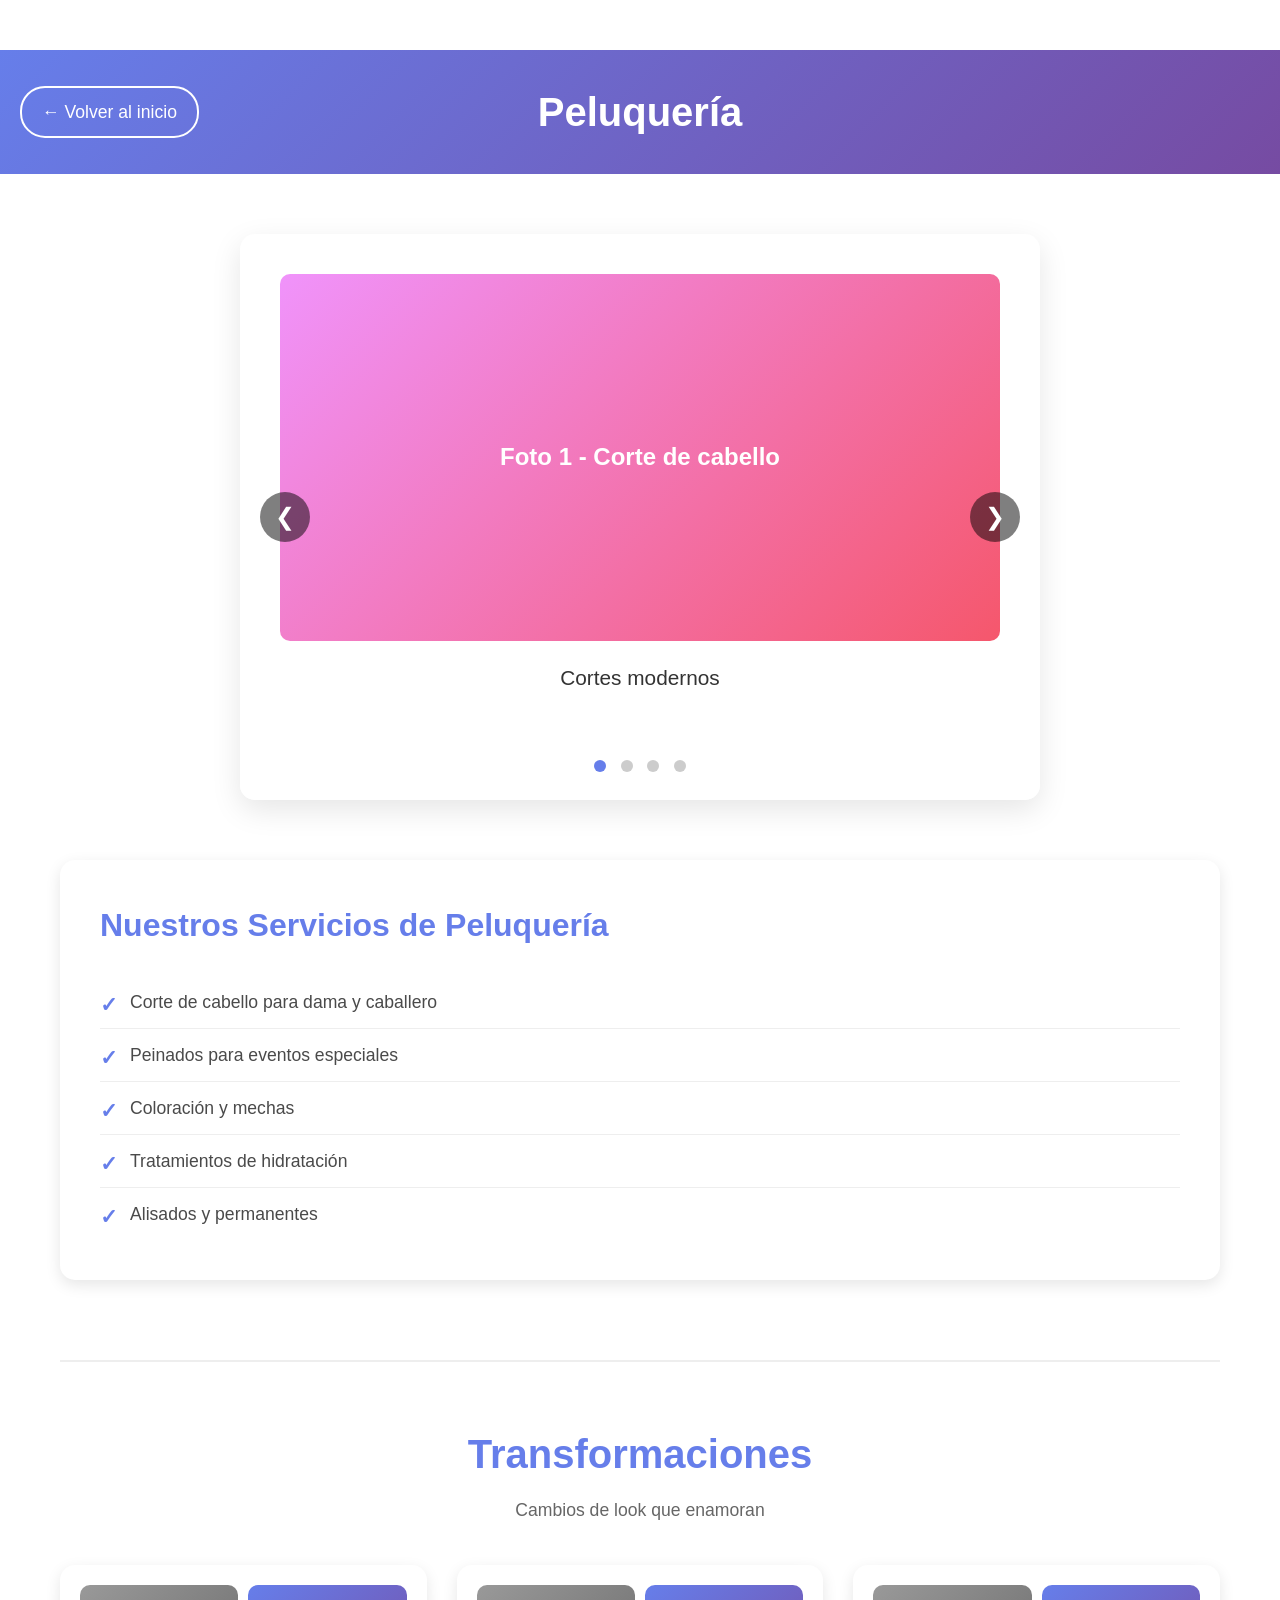
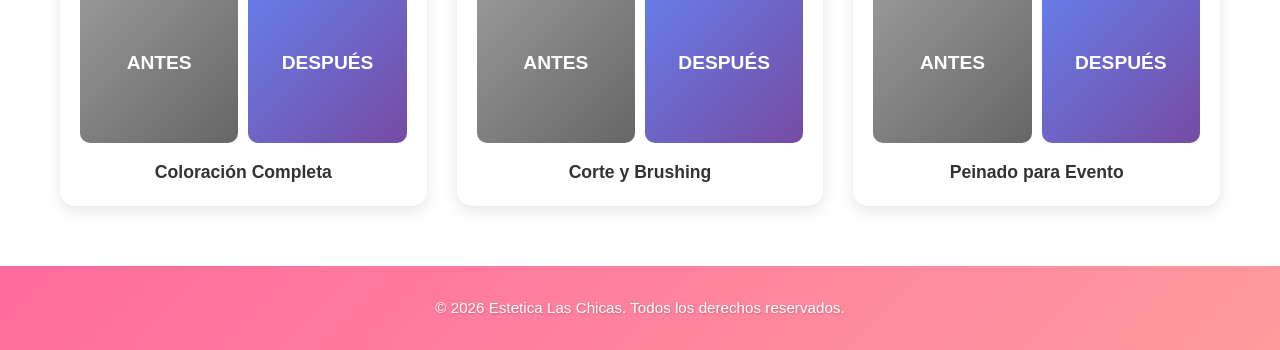
==== peluqueria.html @ 378df5b0 "Empezando" ====
<!DOCTYPE html>
<html lang="es">
<head>
    <meta charset="UTF-8">
    <meta name="viewport" content="width=device-width, initial-scale=1.0">
    <title>Peluquería - Estetica Las Chicas</title>
    <link rel="stylesheet" href="styles.css">
    <link rel="stylesheet" href="carousel.css">
</head>
<body>
    <!-- Header -->
    <header class="page-header">
        <a href="index.html" class="back-btn">← Volver al inicio</a>
        <h1>Peluquería</h1>
    </header>

    <!-- Carousel Section -->
    <section class="carousel-section">
        <div class="carousel-container">
            <div class="carousel">
                <div class="carousel-slide active">
                    <div class="placeholder-image">
                        <span>Foto 1 - Corte de cabello</span>
                    </div>
                    <p class="carousel-caption">Cortes modernos</p>
                </div>
                <div class="carousel-slide">
                    <div class="placeholder-image">
                        <span>Foto 2 - Peinados</span>
                    </div>
                    <p class="carousel-caption">Peinados para eventos</p>
                </div>
                <div class="carousel-slide">
                    <div class="placeholder-image">
                        <span>Foto 3 - Coloración</span>
                    </div>
                    <p class="carousel-caption">Coloración profesional</p>
                </div>
                <div class="carousel-slide">
                    <div class="placeholder-image">
                        <span>Foto 4 - Tratamientos</span>
                    </div>
                    <p class="carousel-caption">Tratamientos capilares</p>
                </div>
            </div>
            
            <button class="carousel-btn prev" onclick="moveSlide(-1)">❮</button>
            <button class="carousel-btn next" onclick="moveSlide(1)">❯</button>
            
            <div class="carousel-dots">
                <span class="dot active" onclick="currentSlide(0)"></span>
                <span class="dot" onclick="currentSlide(1)"></span>
                <span class="dot" onclick="currentSlide(2)"></span>
                <span class="dot" onclick="currentSlide(3)"></span>
            </div>
        </div>

        <div class="service-info">
            <h2>Nuestros Servicios de Peluquería</h2>
            <ul>
                <li>Corte de cabello para dama y caballero</li>
                <li>Peinados para eventos especiales</li>
                <li>Coloración y mechas</li>
                <li>Tratamientos de hidratación</li>
                <li>Alisados y permanentes</li>
            </ul>
        </div>

        <!-- Antes y Después Section -->
        <div class="antes-despues-section">
            <h2>Transformaciones</h2>
            <p class="subtitle">Cambios de look que enamoran</p>
            <div class="antes-despues-grid">
                <div class="antes-despues-card">
                    <div class="comparison">
                        <div class="antes">
                            <div class="placeholder-comparison">ANTES</div>
                        </div>
                        <div class="despues">
                            <div class="placeholder-comparison">DESPUÉS</div>
                        </div>
                    </div>
                    <p class="comparison-title">Coloración Completa</p>
                </div>
                <div class="antes-despues-card">
                    <div class="comparison">
                        <div class="antes">
                            <div class="placeholder-comparison">ANTES</div>
                        </div>
                        <div class="despues">
                            <div class="placeholder-comparison">DESPUÉS</div>
                        </div>
                    </div>
                    <p class="comparison-title">Corte y Brushing</p>
                </div>
                <div class="antes-despues-card">
                    <div class="comparison">
                        <div class="antes">
                            <div class="placeholder-comparison">ANTES</div>
                        </div>
                        <div class="despues">
                            <div class="placeholder-comparison">DESPUÉS</div>
                        </div>
                    </div>
                    <p class="comparison-title">Peinado para Evento</p>
                </div>
            </div>
        </div>
    </section>

    <footer>
        <p>&copy; 2026 Estetica Las Chicas. Todos los derechos reservados.</p>
    </footer>

    <script src="carousel.js"></script>
</body>
</html>
---- styles.css ----
* {
    margin: 0;
    padding: 0;
    box-sizing: border-box;
}

body {
    font-family: 'Poppins', 'Segoe UI', Tahoma, Geneva, Verdana, sans-serif;
    line-height: 1.6;
    color: #4a4a4a;
    overflow-x: hidden;
    padding-top: 50px; /* Espacio para la barra fija */
}

/* Social Media Bar */
.social-bar {
    position: fixed;
    top: 0;
    left: 0;
    width: 100%;
    background: linear-gradient(135deg, #ff9a9e 0%, #fecfef 100%);
    color: white;
    padding: 12px 0;
    z-index: 1000;
    box-shadow: 0 2px 10px rgba(255, 105, 180, 0.3);
}

.social-container {
    max-width: 1200px;
    margin: 0 auto;
    display: flex;
    align-items: center;
    justify-content: flex-end;
    padding: 0 20px;
    gap: 15px;
}

.social-text {
    font-size: 0.95rem;
    margin-right: 10px;
    font-weight: 500;
}

.social-link {
    color: white;
    display: flex;
    align-items: center;
    justify-content: center;
    width: 36px;
    height: 36px;
    border-radius: 50%;
    transition: all 0.3s ease;
    background: rgba(255, 255, 255, 0.2);
}

.social-link:hover {
    transform: translateY(-3px) scale(1.1);
    background: rgba(255, 255, 255, 0.4);
    box-shadow: 0 4px 12px rgba(255, 105, 180, 0.4);
}

.social-link svg {
    width: 20px;
    height: 20px;
}

/* Hero Section */
.hero {
    height: 100vh;
    background: linear-gradient(135deg, #ff9a9e 0%, #fecfef 50%, #ffc3a0 100%);
    display: flex;
    align-items: center;
    justify-content: center;
    position: relative;
    color: #fff;
}

.hero-content {
    text-align: center;
    z-index: 2;
}

.logo-container {
    margin-bottom: 2rem;
}

.logo-placeholder {
    width: 150px;
    height: 150px;
    margin: 0 auto;
    background: rgba(255, 255, 255, 0.3);
    border-radius: 50%;
    display: flex;
    align-items: center;
    justify-content: center;
    font-size: 1.2rem;
    font-weight: bold;
    border: 4px solid white;
    box-shadow: 0 8px 20px rgba(255, 105, 180, 0.3);
}

.main-title {
    font-size: 5rem;
    font-weight: 700;
    margin-bottom: 2rem;
    font-family: 'Great Vibes', cursive;
    letter-spacing: 3px;
    color: #fff;
    text-shadow: 
        3px 3px 0px rgba(139, 69, 139, 0.8),
        5px 5px 15px rgba(0, 0, 0, 0.5),
        0 0 30px rgba(255, 255, 255, 0.5);
    background: linear-gradient(45deg, #fff, #ffe6f0, #fff);
    -webkit-background-clip: text;
    -webkit-text-fill-color: transparent;
    background-clip: text;
    position: relative;
    padding: 10px 20px;
}

.main-title::before {
    content: 'Estetica Las Chicas';
    position: absolute;
    left: 0;
    right: 0;
    z-index: -1;
    color: #8b458b;
    text-shadow: none;
    -webkit-text-fill-color: #8b458b;
    transform: translate(4px, 4px);
}

.scroll-indicator {
    position: absolute;
    bottom: 30px;
    left: 50%;
    transform: translateX(-50%);
    animation: bounce 2s infinite;
    text-shadow: 2px 2px 4px rgba(0, 0, 0, 0.3);
}

.scroll-indicator span {
    display: block;
    margin-bottom: 10px;
    font-size: 1rem;
}

.arrow-down {
    font-size: 2rem;
}

@keyframes bounce {
    0%, 20%, 50%, 80%, 100% {
        transform: translateX(-50%) translateY(0);
    }
    40% {
        transform: translateX(-50%) translateY(-20px);
    }
    60% {
        transform: translateX(-50%) translateY(-10px);
    }
}

/* Services Section */
.services {
    padding: 80px 20px;
    background: #f8f9fa;
}

.container {
    max-width: 1200px;
    margin: 0 auto;
}

.section-title {
    text-align: center;
    font-size: 3rem;
    margin-bottom: 60px;
    color: #ff6b9d;
    font-family: 'Playfair Display', serif;
    position: relative;
    padding-bottom: 20px;
}

.section-title::after {
    content: '✨';
    display: block;
    font-size: 2rem;
    margin-top: 10px;
}

/* Services Carousel */
.services-carousel-container {
    position: relative;
    max-width: 900px;
    margin: 0 auto;
    padding: 40px 60px;
}

.services-carousel {
    position: relative;
    overflow: hidden;
}

.service-slide {
    display: none;
    animation: fadeIn 0.5s ease-in-out;
}

.service-slide.active {
    display: block;
}

@keyframes fadeIn {
    from {
        opacity: 0;
        transform: translateX(20px);
    }
    to {
        opacity: 1;
        transform: translateX(0);
    }
}

.service-card {
    background: white;
    border-radius: 15px;
    padding: 60px 40px;
    box-shadow: 0 5px 15px rgba(0, 0, 0, 0.1);
    transition: transform 0.3s ease, box-shadow 0.3s ease;
    cursor: pointer;
    text-align: center;
}

.service-card:hover {
    transform: translateY(-10px);
    box-shadow: 0 15px 30px rgba(0, 0, 0, 0.2);
}

.service-icon {
    font-size: 4rem;
    margin-bottom: 20px;
    display: flex;
    align-items: center;
    justify-content: center;
}

.service-icon svg {
    width: 80px;
    height: 80px;
    transition: transform 0.3s ease;
}

.service-card:hover .service-icon svg {
    transform: scale(1.1);
}

.service-card h3 {
    font-size: 2.5rem;
    margin-bottom: 20px;
    color: #ff6b9d;
    font-family: 'Playfair Display', serif;
}

.service-card p {
    font-size: 1.2rem;
    margin-bottom: 30px;
    color: #666;
}

.service-btn {
    background: linear-gradient(135deg, #ff9a9e 0%, #fecfef 50%, #ffc3a0 100%);
    color: white;
    border: none;
    padding: 15px 40px;
    font-size: 1.1rem;
    border-radius: 30px;
    cursor: pointer;
    transition: transform 0.2s ease, box-shadow 0.2s ease;
    box-shadow: 0 4px 15px rgba(255, 105, 180, 0.3);
}

.service-btn:hover {
    transform: scale(1.05);
    box-shadow: 0 6px 20px rgba(255, 105, 180, 0.5);
}

/* Services Carousel Buttons */
.services-carousel-btn {
    position: absolute;
    top: 50%;
    transform: translateY(-50%);
    background: linear-gradient(135deg, #ff9a9e 0%, #fecfef 100%);
    color: white;
    border: none;
    padding: 16px;
    font-size: 1.5rem;
    cursor: pointer;
    transition: all 0.3s ease;
    border-radius: 50%;
    width: 50px;
    height: 50px;
    display: flex;
    align-items: center;
    justify-content: center;
    z-index: 10;
    box-shadow: 0 4px 15px rgba(255, 105, 180, 0.4);
}

.services-carousel-btn:hover {
    transform: translateY(-50%) scale(1.1);
    box-shadow: 0 6px 20px rgba(255, 105, 180, 0.6);
}

.services-carousel-btn.prev {
    left: 0;
}

.services-carousel-btn.next {
    right: 0;
}

/* Services Carousel Dots */
.services-carousel-dots {
    text-align: center;
    margin-top: 30px;
}

.service-dot {
    display: inline-block;
    width: 14px;
    height: 14px;
    border-radius: 50%;
    background: #ccc;
    margin: 0 6px;
    cursor: pointer;
    transition: all 0.3s ease;
}

.service-dot.active,
.service-dot:hover {
    background: #ff6b9d;
    transform: scale(1.2);
    box-shadow: 0 2px 8px rgba(255, 105, 180, 0.5);
}

/* Footer */
footer {
    background: linear-gradient(135deg, #ff6b9d 0%, #ff9a9e 100%);
    color: white;
    text-align: center;
    padding: 30px;
    font-size: 0.95rem;
    text-shadow: 1px 1px 2px rgba(0, 0, 0, 0.2);
}

/* Promociones Section */
.promociones {
    background: linear-gradient(135deg, #ff6b9d 0%, #ff9a9e 50%, #ffc3a0 100%);
    padding: 40px 20px;
    color: white;
}

.promo-banner {
    text-align: center;
    max-width: 800px;
    margin: 0 auto;
}

.promo-banner h2 {
    font-size: 2.5rem;
    margin-bottom: 15px;
    font-family: 'Playfair Display', serif;
    text-shadow: 2px 2px 6px rgba(0, 0, 0, 0.3);
}

.promo-text {
    font-size: 1.3rem;
    margin-bottom: 25px;
}

.promo-btn {
    display: inline-block;
    background: white;
    color: #ff6b9d;
    padding: 15px 40px;
    border-radius: 30px;
    text-decoration: none;
    font-weight: bold;
    font-size: 1.1rem;
    transition: all 0.3s ease;
    box-shadow: 0 4px 15px rgba(0, 0, 0, 0.2);
}

.promo-btn:hover {
    transform: scale(1.05);
    box-shadow: 0 6px 20px rgba(0, 0, 0, 0.3);
}

/* Precios Section */
.precios {
    padding: 80px 20px;
    background: white;
}

.price-grid {
    display: grid;
    grid-template-columns: repeat(auto-fit, minmax(300px, 1fr));
    gap: 30px;
    max-width: 1200px;
    margin: 0 auto;
}

.price-card {
    background: #f8f9fa;
    border-radius: 15px;
    padding: 30px;
    box-shadow: 0 5px 15px rgba(0, 0, 0, 0.1);
}

.price-card h3 {
    font-size: 2rem;
    color: #ff6b9d;
    margin-bottom: 25px;
    text-align: center;
    font-family: 'Playfair Display', serif;
}

.price-list {
    list-style: none;
    padding: 0;
}

.price-list li {
    display: flex;
    justify-content: space-between;
    padding: 15px 0;
    border-bottom: 1px solid #ffeef0;
}

.price-list li:last-child {
    border-bottom: none;
}

.price-list li span:first-child {
    color: #4a4a4a;
}

.price-list li span:last-child {
    font-weight: bold;
    color: #ff6b9d;
}

/* Testimonios Section */
.testimonios {
    padding: 80px 20px;
    background: #f8f9fa;
}

.testimonios-grid {
    display: grid;
    grid-template-columns: repeat(auto-fit, minmax(300px, 1fr));
    gap: 30px;
    max-width: 1200px;
    margin: 0 auto;
}

.testimonio-card {
    background: white;
    padding: 30px;
    border-radius: 15px;
    box-shadow: 0 5px 15px rgba(0, 0, 0, 0.1);
}

.stars {
    font-size: 1.5rem;
    margin-bottom: 15px;
}

.testimonio-text {
    font-style: italic;
    color: #666;
    margin-bottom: 15px;
    line-height: 1.6;
}

.testimonio-author {
    font-weight: bold;
    color: #ff6b9d;
}

/* Info Section */
.info-section {
    padding: 60px 20px;
    background: white;
}

.info-grid {
    display: grid;
    grid-template-columns: repeat(auto-fit, minmax(280px, 1fr));
    gap: 30px;
    max-width: 1200px;
    margin: 0 auto;
}

.info-box {
    text-align: center;
    padding: 30px;
    background: #f8f9fa;
    border-radius: 15px;
}

.info-box h3 {
    font-size: 1.5rem;
    color: #ff6b9d;
    margin-bottom: 15px;
}

.info-box p {
    color: #666;
    line-height: 1.8;
    margin-bottom: 15px;
}

.link-btn {
    display: inline-block;
    color: #ff6b9d;
    text-decoration: none;
    padding: 10px 20px;
    border: 2px solid #ff6b9d;
    border-radius: 25px;
    transition: all 0.3s ease;
    margin-top: 10px;
}

.link-btn:hover {
    background: #ff6b9d;
    color: white;
    box-shadow: 0 4px 12px rgba(255, 105, 180, 0.4);
}

/* Contacto Section */
.contacto {
    padding: 80px 20px;
    background: #f8f9fa;
}

.contacto-grid {
    display: grid;
    grid-template-columns: repeat(auto-fit, minmax(400px, 1fr));
    gap: 40px;
    max-width: 1200px;
    margin: 0 auto;
}

.contacto-form {
    background: white;
    padding: 40px;
    border-radius: 15px;
    box-shadow: 0 5px 15px rgba(0, 0, 0, 0.1);
}

.form-group {
    margin-bottom: 20px;
}

.form-group label {
    display: block;
    margin-bottom: 8px;
    color: #333;
    font-weight: 500;
}

.form-group input,
.form-group select,
.form-group textarea {
    width: 100%;
    padding: 12px;
    border: 2px solid #ddd;
    border-radius: 8px;
    font-size: 1rem;
    font-family: inherit;
    transition: border-color 0.3s ease;
}

.form-group input:focus,
.form-group select:focus,
.form-group textarea:focus {
    outline: none;
    border-color: #ff6b9d;
    box-shadow: 0 0 0 3px rgba(255, 107, 157, 0.1);
}

.submit-btn {
    width: 100%;
    background: linear-gradient(135deg, #ff9a9e 0%, #fecfef 50%, #ffc3a0 100%);
    color: white;
    padding: 15px;
    border: none;
    border-radius: 30px;
    font-size: 1.1rem;
    font-weight: bold;
    cursor: pointer;
    transition: all 0.2s ease;
    box-shadow: 0 4px 15px rgba(255, 105, 180, 0.3);
}

.submit-btn:hover {
    transform: translateY(-2px);
    box-shadow: 0 6px 20px rgba(255, 105, 180, 0.5);
}

.mapa-container h3 {
    color: #ff6b9d;
    margin-bottom: 20px;
    font-size: 1.5rem;
    font-family: 'Playfair Display', serif;
}

.mapa-note {
    margin-top: 10px;
    font-size: 0.85rem;
    color: #999;
    font-style: italic;
}

/* Instagram Section */
.instagram-section {
    padding: 80px 20px;
    background: white;
}

.instagram-subtitle {
    text-align: center;
    color: #ff6b9d;
    font-size: 1.3rem;
    margin-bottom: 40px;
    font-weight: 600;
}

.instagram-grid {
    display: grid;
    grid-template-columns: repeat(auto-fit, minmax(250px, 1fr));
    gap: 20px;
    max-width: 1200px;
    margin: 0 auto 40px;
}

.instagram-post {
    aspect-ratio: 1;
    border-radius: 10px;
    overflow: hidden;
    cursor: pointer;
    transition: transform 0.3s ease;
}

.instagram-post:hover {
    transform: scale(1.05);
}

.placeholder-instagram {
    width: 100%;
    height: 100%;
    background: linear-gradient(135deg, #ff9a9e 0%, #fecfef 50%, #ffc3a0 100%);
    display: flex;
    align-items: center;
    justify-content: center;
    font-size: 3rem;
    color: white;
    text-shadow: 2px 2px 4px rgba(0, 0, 0, 0.3);
}

.instagram-btn {
    display: block;
    width: fit-content;
    margin: 0 auto;
    padding: 12px 30px;
    background: linear-gradient(45deg, #f09433 0%, #e6683c 25%, #dc2743 50%, #cc2366 75%, #bc1888 100%);
    color: white;
    text-decoration: none;
    border-radius: 25px;
    font-weight: bold;
    transition: transform 0.3s ease;
}

.instagram-btn:hover {
    transform: scale(1.05);
}

/* WhatsApp Float Button */
.whatsapp-float {
    position: fixed;
    bottom: 30px;
    right: 30px;
    width: 60px;
    height: 60px;
    background: #25D366;
    border-radius: 50%;
    display: flex;
    align-items: center;
    justify-content: center;
    box-shadow: 0 4px 12px rgba(0, 0, 0, 0.3);
    z-index: 999;
    transition: transform 0.3s ease;
    animation: pulse 2s infinite;
}

.whatsapp-float:hover {
    transform: scale(1.1);
}

@keyframes pulse {
    0%, 100% {
        box-shadow: 0 4px 12px rgba(37, 211, 102, 0.4);
    }
    50% {
        box-shadow: 0 4px 20px rgba(37, 211, 102, 0.8);
    }
}

/* Responsive */
@media (max-width: 768px) {
    .main-title {
        font-size: 2.5rem;
    }

    .section-title {
        font-size: 2rem;
    }

    .service-card h3 {
        font-size: 2rem;
    }

    .service-card {
        padding: 40px 20px;
    }

    .services-carousel-container {
        padding: 20px 50px;
    }

    .services-carousel-btn {
        width: 40px;
        height: 40px;
        font-size: 1.2rem;
    }

    .promo-banner h2 {
        font-size: 1.8rem;
    }

    .contacto-grid {
        grid-template-columns: 1fr;
    }

    .whatsapp-float {
        bottom: 20px;
        right: 20px;
        width: 55px;
        height: 55px;
    }
}
---- carousel.css ----
/* Page Header */
.page-header {
    background: linear-gradient(135deg, #667eea 0%, #764ba2 100%);
    color: white;
    padding: 30px 20px;
    text-align: center;
    position: relative;
}

.back-btn {
    position: absolute;
    left: 20px;
    top: 50%;
    transform: translateY(-50%);
    color: white;
    text-decoration: none;
    font-size: 1.1rem;
    padding: 10px 20px;
    border: 2px solid white;
    border-radius: 25px;
    transition: background 0.3s ease;
}

.back-btn:hover {
    background: rgba(255, 255, 255, 0.2);
}

.page-header h1 {
    font-size: 2.5rem;
    margin: 0;
}

/* Carousel Section */
.carousel-section {
    padding: 60px 20px;
    max-width: 1200px;
    margin: 0 auto;
}

.carousel-container {
    position: relative;
    max-width: 800px;
    margin: 0 auto 60px;
    background: white;
    border-radius: 15px;
    box-shadow: 0 10px 30px rgba(0, 0, 0, 0.1);
    overflow: hidden;
}

.carousel {
    position: relative;
    width: 100%;
    height: 500px;
}

.carousel-slide {
    display: none;
    width: 100%;
    height: 100%;
    flex-direction: column;
    align-items: center;
    justify-content: center;
    padding: 40px;
}

.carousel-slide.active {
    display: flex;
}

.placeholder-image {
    width: 100%;
    height: 400px;
    background: linear-gradient(135deg, #f093fb 0%, #f5576c 100%);
    border-radius: 10px;
    display: flex;
    align-items: center;
    justify-content: center;
    color: white;
    font-size: 1.5rem;
    font-weight: bold;
    text-align: center;
    margin-bottom: 20px;
}

.carousel-caption {
    font-size: 1.3rem;
    color: #333;
    text-align: center;
    font-weight: 500;
}

/* Carousel Buttons */
.carousel-btn {
    position: absolute;
    top: 50%;
    transform: translateY(-50%);
    background: rgba(0, 0, 0, 0.5);
    color: white;
    border: none;
    padding: 16px;
    font-size: 1.5rem;
    cursor: pointer;
    transition: background 0.3s ease;
    border-radius: 50%;
    width: 50px;
    height: 50px;
    display: flex;
    align-items: center;
    justify-content: center;
    z-index: 10;
}

.carousel-btn:hover {
    background: rgba(0, 0, 0, 0.8);
}

.carousel-btn.prev {
    left: 20px;
}

.carousel-btn.next {
    right: 20px;
}

/* Carousel Dots */
.carousel-dots {
    text-align: center;
    padding: 20px;
    background: white;
}

.dot {
    display: inline-block;
    width: 12px;
    height: 12px;
    border-radius: 50%;
    background: #ccc;
    margin: 0 5px;
    cursor: pointer;
    transition: background 0.3s ease;
}

.dot.active,
.dot:hover {
    background: #667eea;
}

/* Service Info */
.service-info {
    background: white;
    padding: 40px;
    border-radius: 15px;
    box-shadow: 0 5px 15px rgba(0, 0, 0, 0.1);
}

.service-info h2 {
    color: #667eea;
    font-size: 2rem;
    margin-bottom: 25px;
}

.service-info ul {
    list-style: none;
    padding: 0;
}

.service-info ul li {
    padding: 12px 0;
    font-size: 1.1rem;
    border-bottom: 1px solid #eee;
    position: relative;
    padding-left: 30px;
}

.service-info ul li:before {
    content: "✓";
    position: absolute;
    left: 0;
    color: #667eea;
    font-weight: bold;
    font-size: 1.3rem;
}

.service-info ul li:last-child {
    border-bottom: none;
}

/* Antes y Después Section */
.antes-despues-section {
    margin-top: 80px;
    padding-top: 60px;
    border-top: 2px solid #eee;
}

.antes-despues-section h2 {
    text-align: center;
    font-size: 2.5rem;
    color: #667eea;
    margin-bottom: 10px;
}

.subtitle {
    text-align: center;
    color: #666;
    font-size: 1.1rem;
    margin-bottom: 40px;
}

.antes-despues-grid {
    display: grid;
    grid-template-columns: repeat(auto-fit, minmax(300px, 1fr));
    gap: 30px;
}

.antes-despues-card {
    background: white;
    border-radius: 15px;
    padding: 20px;
    box-shadow: 0 5px 15px rgba(0, 0, 0, 0.1);
}

.comparison {
    display: grid;
    grid-template-columns: 1fr 1fr;
    gap: 10px;
    margin-bottom: 15px;
}

.antes, .despues {
    position: relative;
}

.placeholder-comparison {
    aspect-ratio: 1;
    border-radius: 10px;
    display: flex;
    align-items: center;
    justify-content: center;
    color: white;
    font-weight: bold;
    font-size: 1.2rem;
}

.antes .placeholder-comparison {
    background: linear-gradient(135deg, #999 0%, #666 100%);
}

.despues .placeholder-comparison {
    background: linear-gradient(135deg, #667eea 0%, #764ba2 100%);
}

.comparison-title {
    text-align: center;
    font-weight: 600;
    color: #333;
    font-size: 1.1rem;
}

/* Responsive */
@media (max-width: 768px) {
    .page-header h1 {
        font-size: 1.8rem;
    }

    .back-btn {
        position: static;
        transform: none;
        display: inline-block;
        margin-bottom: 15px;
    }

    .carousel {
        height: 400px;
    }

    .placeholder-image {
        height: 300px;
        font-size: 1.2rem;
    }

    .carousel-btn {
        width: 40px;
        height: 40px;
        font-size: 1.2rem;
    }

    .carousel-btn.prev {
        left: 10px;
    }

    .carousel-btn.next {
        right: 10px;
    }

    .antes-despues-section h2 {
        font-size: 2rem;
    }
}
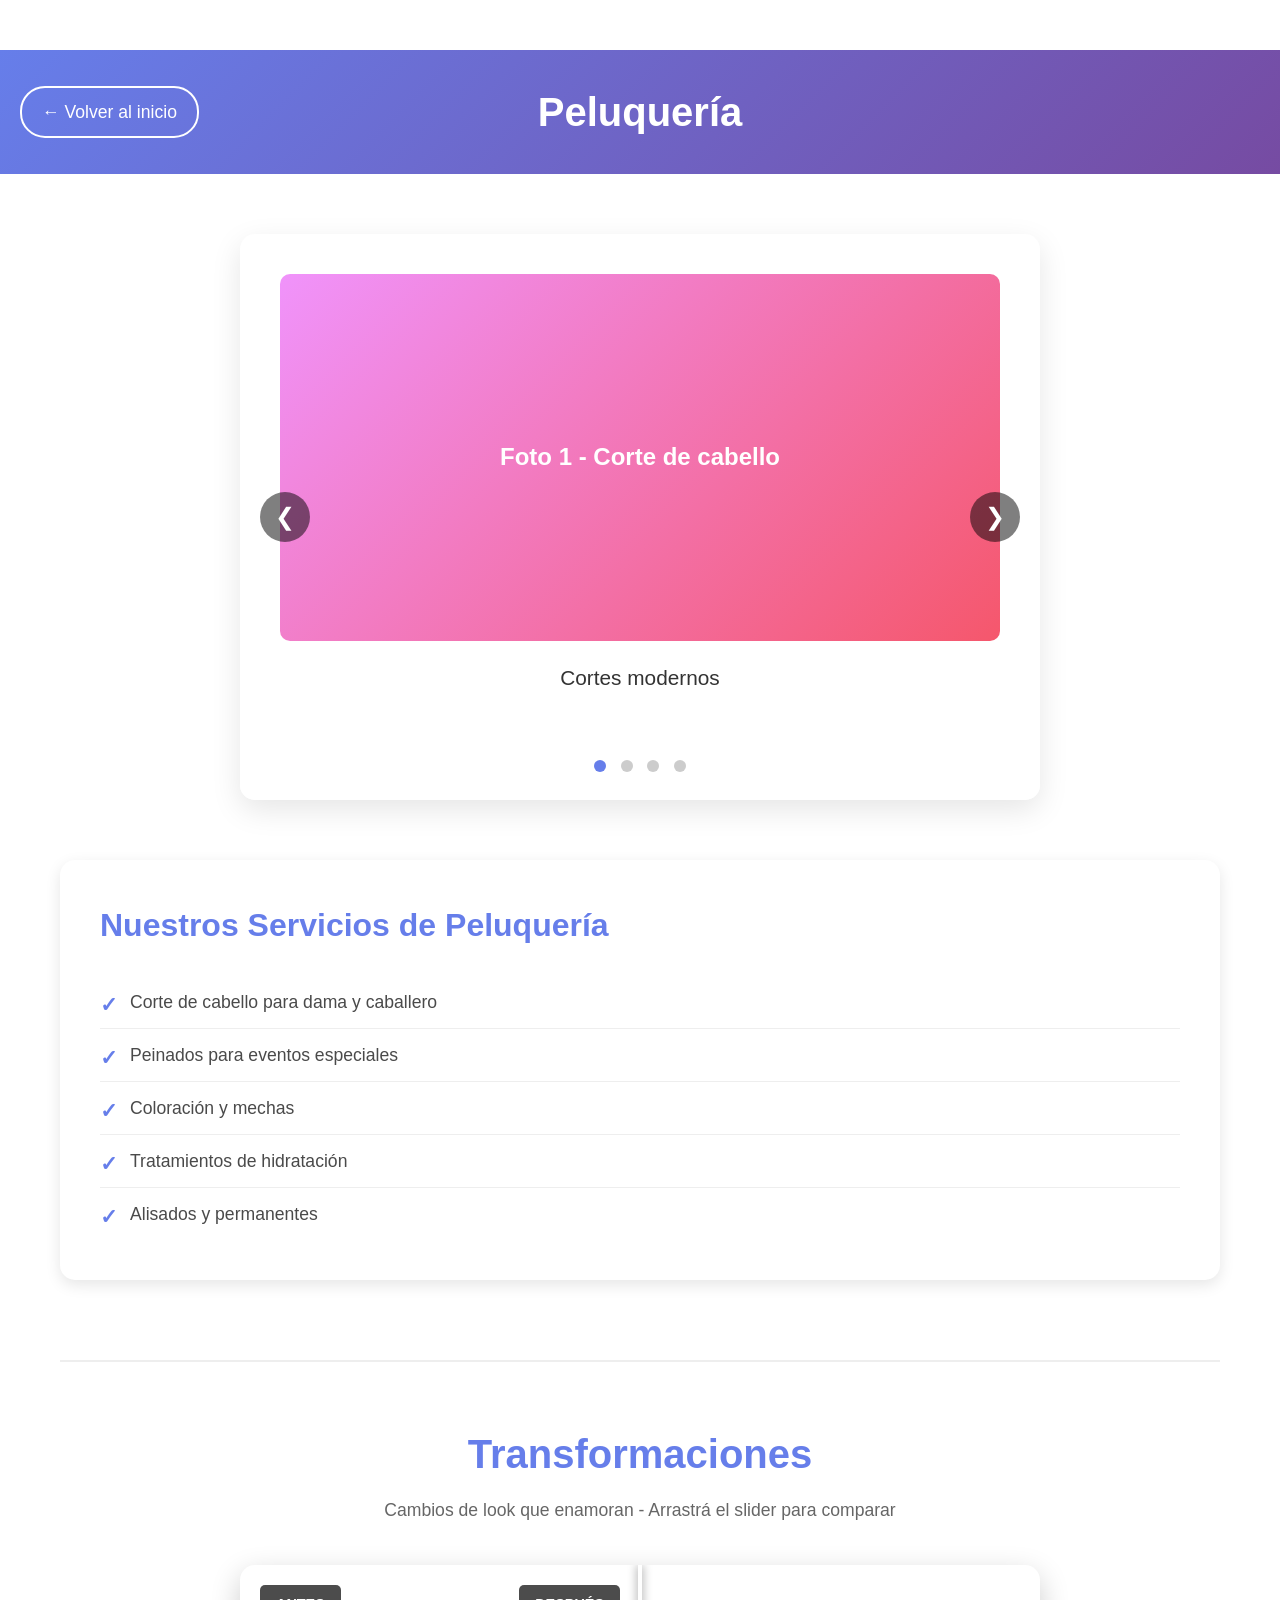
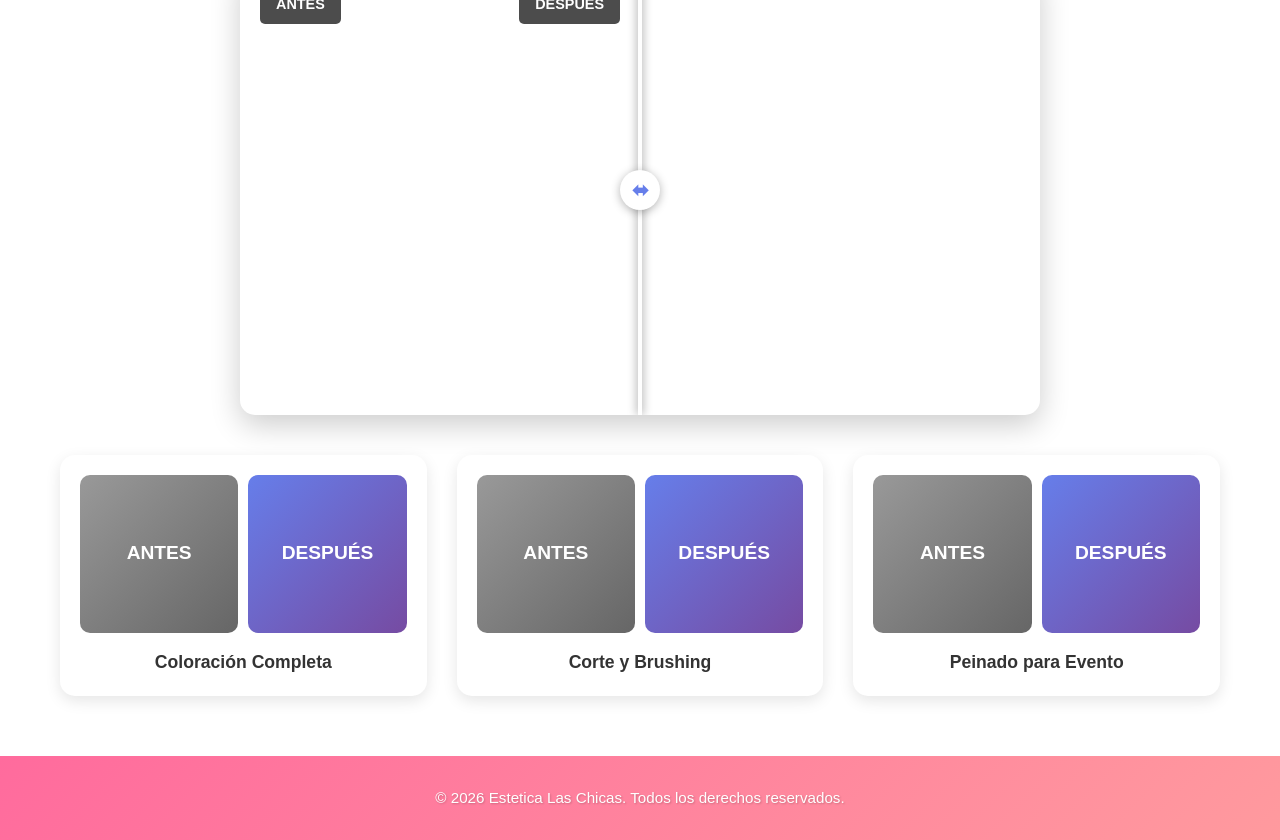
==== commit 2545ba80: "Actualizando" ====
--- a/peluqueria.html
+++ b/peluqueria.html
@@ -4,6 +4,7 @@
     <meta charset="UTF-8">
     <meta name="viewport" content="width=device-width, initial-scale=1.0">
     <title>Peluquería - Estetica Las Chicas</title>
+    <link rel="icon" type="image/svg+xml" href="favicon.svg">
     <link rel="stylesheet" href="styles.css">
     <link rel="stylesheet" href="carousel.css">
 </head>
@@ -69,7 +70,20 @@
         <!-- Antes y Después Section -->
         <div class="antes-despues-section">
             <h2>Transformaciones</h2>
-            <p class="subtitle">Cambios de look que enamoran</p>
+            <p class="subtitle">Cambios de look que enamoran - Arrastrá el slider para comparar</p>
+            
+            <!-- Comparador Interactivo Principal -->
+            <div class="comparador-antes-despues" style="aspect-ratio: 16/9;">
+                <div class="imagen-antes" style="background-image: url('https://images.unsplash.com/photo-1595475884562-073c30d45670?w=800&h=600&fit=crop'); background-size: cover; background-position: center;">
+                    <span class="etiqueta-comparador etiqueta-antes">ANTES</span>
+                </div>
+                <div class="imagen-despues" style="background-image: url('https://images.unsplash.com/photo-1522337360788-8b13dee7a37e?w=800&h=600&fit=crop'); background-size: cover; background-position: center;">
+                    <span class="etiqueta-comparador etiqueta-despues">DESPUÉS</span>
+                </div>
+                <div class="slider-comparador"></div>
+            </div>
+
+            <!-- Grid de ejemplos adicionales -->
             <div class="antes-despues-grid">
                 <div class="antes-despues-card">
                     <div class="comparison">
@@ -113,5 +127,6 @@
     </footer>
 
     <script src="carousel.js"></script>
+    <script src="comparador.js"></script>
 </body>
 </html>
--- a/styles.css
+++ b/styles.css
@@ -10,6 +10,51 @@
     color: #4a4a4a;
     overflow-x: hidden;
     padding-top: 50px; /* Espacio para la barra fija */
+}
+
+/* Animaciones de Scroll */
+.fade-in {
+    opacity: 0;
+    transform: translateY(30px);
+    transition: opacity 0.8s ease, transform 0.8s ease;
+}
+
+.fade-in.visible {
+    opacity: 1;
+    transform: translateY(0);
+}
+
+.fade-in-left {
+    opacity: 0;
+    transform: translateX(-50px);
+    transition: opacity 0.8s ease, transform 0.8s ease;
+}
+
+.fade-in-left.visible {
+    opacity: 1;
+    transform: translateX(0);
+}
+
+.fade-in-right {
+    opacity: 0;
+    transform: translateX(50px);
+    transition: opacity 0.8s ease, transform 0.8s ease;
+}
+
+.fade-in-right.visible {
+    opacity: 1;
+    transform: translateX(0);
+}
+
+.scale-in {
+    opacity: 0;
+    transform: scale(0.8);
+    transition: opacity 0.6s ease, transform 0.6s ease;
+}
+
+.scale-in.visible {
+    opacity: 1;
+    transform: scale(1);
 }
 
 /* Social Media Bar */
@@ -489,6 +534,94 @@
     color: #ff6b9d;
 }
 
+/* Horarios de Atención Section */
+.horarios-section {
+    padding: 80px 20px;
+    background: linear-gradient(135deg, #fff5f7 0%, #ffe8ec 100%);
+}
+
+.horarios-grid {
+    display: grid;
+    grid-template-columns: repeat(auto-fit, minmax(250px, 1fr));
+    gap: 30px;
+    max-width: 900px;
+    margin: 40px auto;
+}
+
+.horario-card {
+    background: white;
+    border-radius: 20px;
+    padding: 40px 30px;
+    text-align: center;
+    box-shadow: 0 8px 20px rgba(255, 107, 157, 0.15);
+    transition: transform 0.3s ease, box-shadow 0.3s ease;
+    border: 3px solid transparent;
+}
+
+.horario-card:hover {
+    transform: translateY(-5px);
+    box-shadow: 0 12px 30px rgba(255, 107, 157, 0.25);
+    border-color: #ff9a9e;
+}
+
+.horario-card.cerrado {
+    opacity: 0.7;
+    background: linear-gradient(135deg, #f5f5f5 0%, #e8e8e8 100%);
+}
+
+.dia-grupo h3 {
+    font-size: 1.5rem;
+    color: #ff6b9d;
+    margin-bottom: 20px;
+    font-family: 'Playfair Display', serif;
+}
+
+.horario-card.cerrado .dia-grupo h3 {
+    color: #999;
+}
+
+.horario {
+    display: flex;
+    align-items: center;
+    justify-content: center;
+    gap: 15px;
+    font-size: 1.3rem;
+}
+
+.horario .icono {
+    font-size: 2rem;
+}
+
+.horario .hora {
+    font-weight: 600;
+    color: #333;
+}
+
+.horario-card.cerrado .hora {
+    color: #999;
+}
+
+.horarios-note {
+    max-width: 800px;
+    margin: 40px auto 0;
+    padding: 25px 30px;
+    background: linear-gradient(135deg, #fff9e6 0%, #ffe8cc 100%);
+    border-left: 5px solid #ffb347;
+    border-radius: 10px;
+    text-align: center;
+}
+
+.horarios-note p {
+    color: #8b5e3c;
+    font-size: 1.05rem;
+    margin: 0;
+    line-height: 1.6;
+}
+
+.horarios-note strong {
+    color: #ff6b35;
+}
+
 /* Info Section */
 .info-section {
     padding: 60px 20px;
@@ -720,20 +853,58 @@
 
 /* Responsive */
 @media (max-width: 768px) {
+    body {
+        padding-top: 60px;
+    }
+
+    .social-bar {
+        padding: 10px 0;
+    }
+
+    .social-container {
+        justify-content: center;
+        gap: 10px;
+    }
+
+    .social-text {
+        display: none;
+    }
+
     .main-title {
-        font-size: 2.5rem;
+        font-size: 2.8rem;
+        letter-spacing: 1px;
+        padding: 10px;
+    }
+
+    .main-title::before {
+        transform: translate(2px, 2px);
+    }
+
+    .logo-placeholder {
+        width: 120px;
+        height: 120px;
+        font-size: 1rem;
+    }
+
+    .scroll-indicator span {
+        font-size: 0.9rem;
     }
 
     .section-title {
-        font-size: 2rem;
+        font-size: 2.2rem;
+        margin-bottom: 40px;
+    }
+
+    .service-card {
+        padding: 40px 25px;
     }
 
     .service-card h3 {
-        font-size: 2rem;
-    }
-
-    .service-card {
-        padding: 40px 20px;
+        font-size: 2.2rem;
+    }
+
+    .service-card p {
+        font-size: 1.1rem;
     }
 
     .services-carousel-container {
@@ -741,17 +912,52 @@
     }
 
     .services-carousel-btn {
-        width: 40px;
-        height: 40px;
-        font-size: 1.2rem;
+        width: 45px;
+        height: 45px;
+        font-size: 1.3rem;
+    }
+
+    .services-carousel-btn.prev {
+        left: 5px;
+    }
+
+    .services-carousel-btn.next {
+        right: 5px;
     }
 
     .promo-banner h2 {
-        font-size: 1.8rem;
+        font-size: 2rem;
+    }
+
+    .promo-text {
+        font-size: 1.1rem;
+    }
+
+    .price-grid,
+    .testimonios-grid,
+    .info-grid {
+        grid-template-columns: 1fr;
+        gap: 20px;
+    }
+
+    .price-card,
+    .testimonio-card,
+    .info-box {
+        padding: 25px;
     }
 
     .contacto-grid {
         grid-template-columns: 1fr;
+        gap: 30px;
+    }
+
+    .contacto-form {
+        padding: 30px 20px;
+    }
+
+    .instagram-grid {
+        grid-template-columns: repeat(2, 1fr);
+        gap: 15px;
     }
 
     .whatsapp-float {
@@ -760,4 +966,45 @@
         width: 55px;
         height: 55px;
     }
-}
+
+    .whatsapp-float svg {
+        width: 28px;
+        height: 28px;
+    }
+}
+
+/* Mobile pequeños */
+@media (max-width: 480px) {
+    .main-title {
+        font-size: 2.2rem;
+    }
+
+    .section-title {
+        font-size: 1.8rem;
+    }
+
+    .service-card h3 {
+        font-size: 1.8rem;
+    }
+
+    .services-carousel-container {
+        padding: 20px 40px;
+    }
+
+    .promo-banner h2 {
+        font-size: 1.6rem;
+    }
+
+    .promo-text {
+        font-size: 1rem;
+    }
+
+    .promo-btn {
+        padding: 12px 30px;
+        font-size: 1rem;
+    }
+
+    .instagram-grid {
+        grid-template-columns: 1fr;
+    }
+}
--- a/carousel.css
+++ b/carousel.css
@@ -206,10 +206,105 @@
     margin-bottom: 40px;
 }
 
+/* Comparador Interactivo Antes/Después */
+.comparador-antes-despues {
+    position: relative;
+    width: 100%;
+    max-width: 800px;
+    margin: 40px auto;
+    overflow: hidden;
+    border-radius: 15px;
+    box-shadow: 0 10px 30px rgba(0, 0, 0, 0.2);
+    cursor: ew-resize;
+    user-select: none;
+}
+
+.imagen-antes,
+.imagen-despues {
+    position: absolute;
+    top: 0;
+    left: 0;
+    width: 100%;
+    height: 100%;
+    background-size: cover;
+    background-position: center;
+}
+
+.imagen-antes {
+    position: relative;
+    z-index: 1;
+}
+
+.imagen-despues {
+    z-index: 2;
+    width: 50%;
+    clip-path: inset(0 0 0 0);
+}
+
+.slider-comparador {
+    position: absolute;
+    top: 0;
+    left: 50%;
+    width: 4px;
+    height: 100%;
+    background: white;
+    z-index: 3;
+    cursor: ew-resize;
+    transform: translateX(-50%);
+    box-shadow: 0 0 10px rgba(0, 0, 0, 0.5);
+}
+
+.slider-comparador::before {
+    content: '';
+    position: absolute;
+    top: 50%;
+    left: 50%;
+    transform: translate(-50%, -50%);
+    width: 40px;
+    height: 40px;
+    background: white;
+    border-radius: 50%;
+    box-shadow: 0 2px 10px rgba(0, 0, 0, 0.3);
+}
+
+.slider-comparador::after {
+    content: '⬌';
+    position: absolute;
+    top: 50%;
+    left: 50%;
+    transform: translate(-50%, -50%);
+    font-size: 20px;
+    color: #667eea;
+    font-weight: bold;
+    z-index: 1;
+}
+
+.etiqueta-comparador {
+    position: absolute;
+    top: 20px;
+    padding: 8px 16px;
+    background: rgba(0, 0, 0, 0.7);
+    color: white;
+    font-weight: 600;
+    border-radius: 5px;
+    z-index: 4;
+    font-size: 0.9rem;
+}
+
+.etiqueta-antes {
+    left: 20px;
+}
+
+.etiqueta-despues {
+    right: 20px;
+}
+
+/* Grid de comparaciones (para múltiples ejemplos) */
 .antes-despues-grid {
     display: grid;
     grid-template-columns: repeat(auto-fit, minmax(300px, 1fr));
     gap: 30px;
+    margin-top: 40px;
 }
 
 .antes-despues-card {
@@ -258,8 +353,13 @@
 
 /* Responsive */
 @media (max-width: 768px) {
+    .page-header {
+        padding: 20px;
+    }
+
     .page-header h1 {
-        font-size: 1.8rem;
+        font-size: 2rem;
+        margin-top: 10px;
     }
 
     .back-btn {
@@ -267,21 +367,40 @@
         transform: none;
         display: inline-block;
         margin-bottom: 15px;
+        font-size: 0.95rem;
+        padding: 8px 16px;
+    }
+
+    .carousel-section {
+        padding: 40px 15px;
+    }
+
+    .carousel-container {
+        margin-bottom: 40px;
     }
 
     .carousel {
-        height: 400px;
+        height: 350px;
+    }
+
+    .carousel-slide {
+        padding: 20px;
     }
 
     .placeholder-image {
-        height: 300px;
-        font-size: 1.2rem;
+        height: 250px;
+        font-size: 1rem;
+    }
+
+    .carousel-caption {
+        font-size: 1.1rem;
     }
 
     .carousel-btn {
         width: 40px;
         height: 40px;
         font-size: 1.2rem;
+        padding: 12px;
     }
 
     .carousel-btn.prev {
@@ -292,7 +411,76 @@
         right: 10px;
     }
 
+    .service-info {
+        padding: 30px 20px;
+    }
+
+    .service-info h2 {
+        font-size: 1.8rem;
+    }
+
+    .service-info ul li {
+        font-size: 1rem;
+        padding: 10px 0;
+    }
+
+    .antes-despues-section {
+        margin-top: 60px;
+        padding-top: 40px;
+    }
+
     .antes-despues-section h2 {
         font-size: 2rem;
     }
-}
+
+    .subtitle {
+        font-size: 1rem;
+    }
+
+    .antes-despues-grid {
+        grid-template-columns: 1fr;
+        gap: 20px;
+    }
+
+    .antes-despues-card {
+        padding: 15px;
+    }
+
+    .comparison {
+        gap: 8px;
+    }
+
+    .placeholder-comparison {
+        font-size: 1rem;
+    }
+
+    .comparison-title {
+        font-size: 1rem;
+    }
+}
+
+/* Mobile pequeños */
+@media (max-width: 480px) {
+    .page-header h1 {
+        font-size: 1.6rem;
+    }
+
+    .carousel {
+        height: 300px;
+    }
+
+    .placeholder-image {
+        height: 200px;
+        font-size: 0.9rem;
+    }
+
+    .carousel-btn {
+        width: 35px;
+        height: 35px;
+        font-size: 1rem;
+    }
+
+    .antes-despues-section h2 {
+        font-size: 1.6rem;
+    }
+}
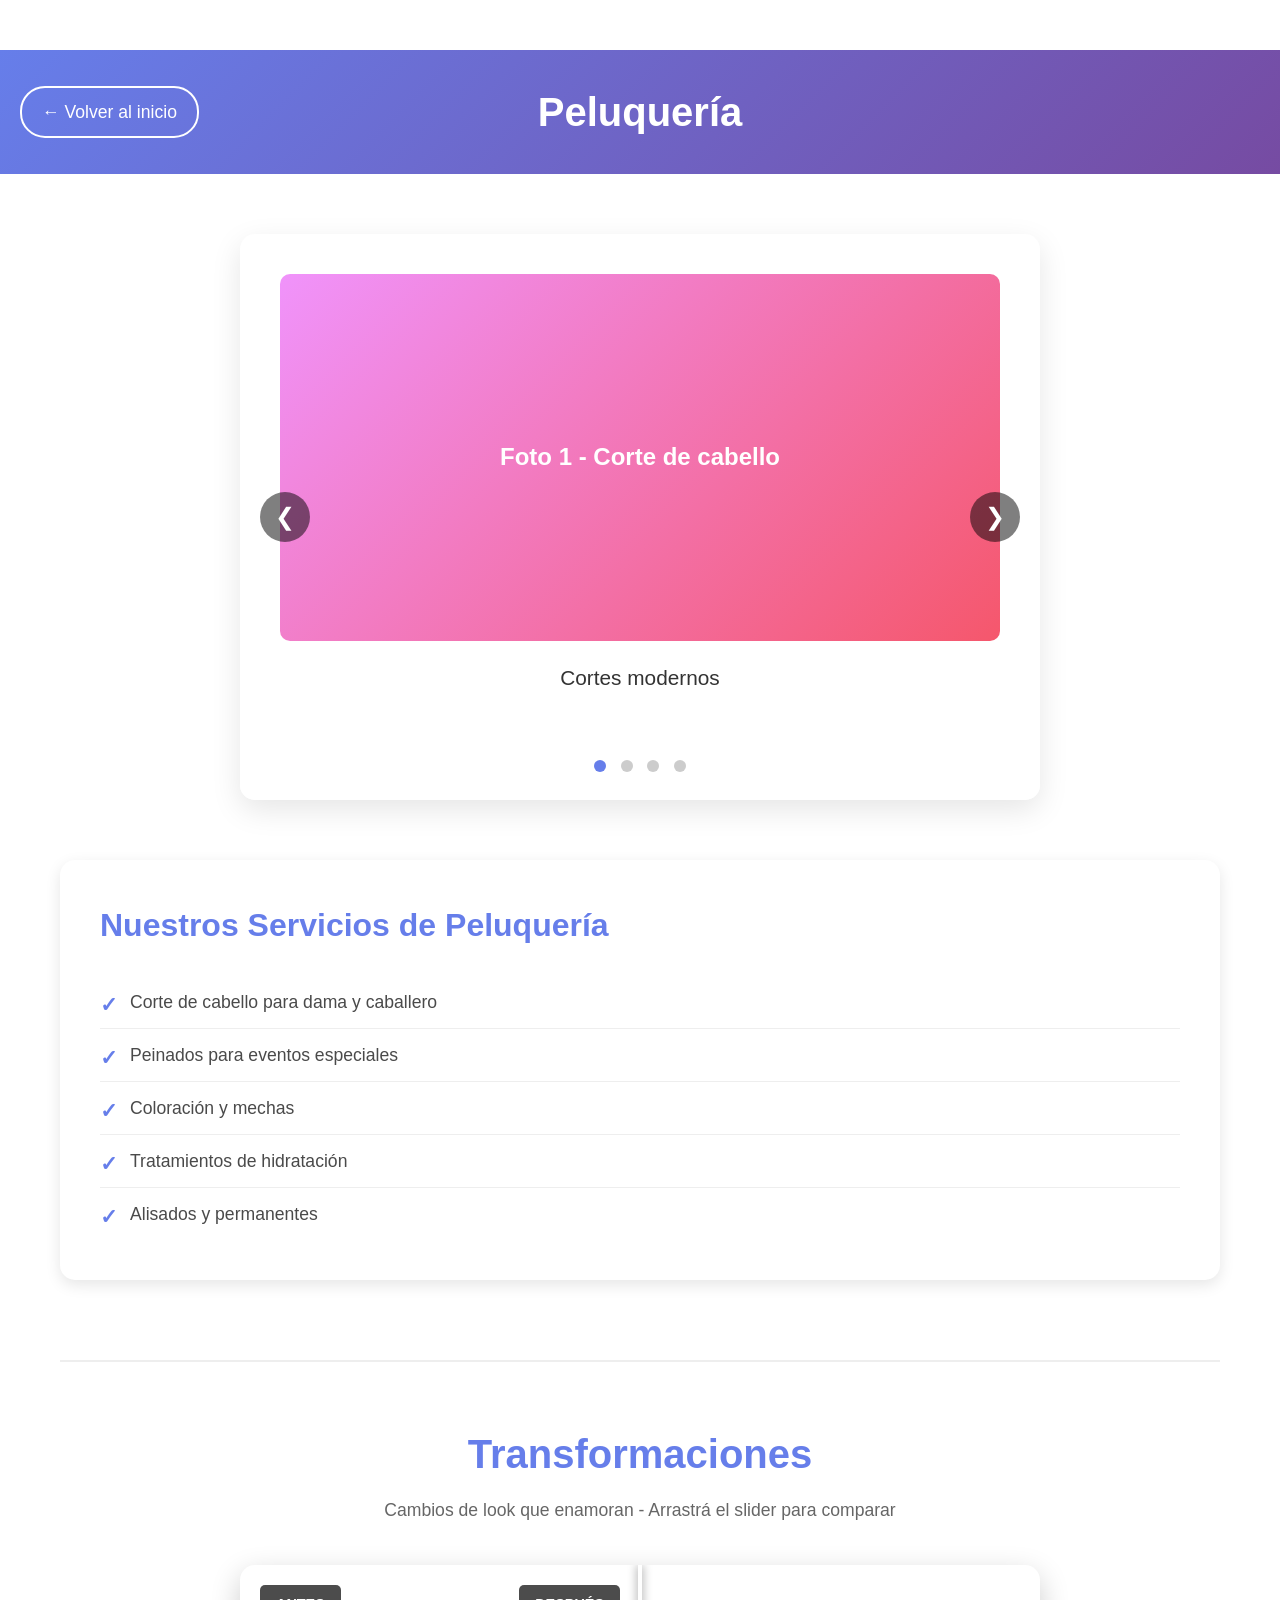
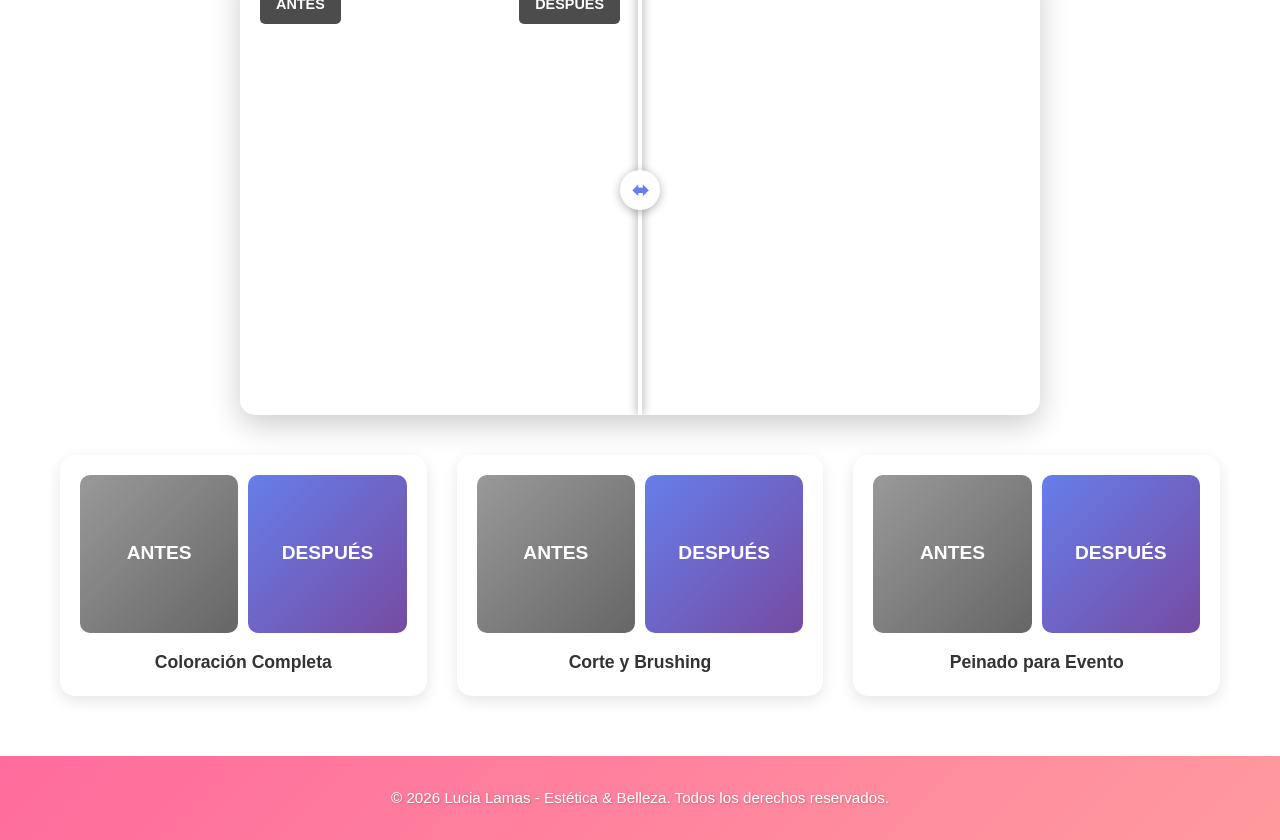
==== commit 470c0f7f: "Cambiando el Nombre" ====
--- a/peluqueria.html
+++ b/peluqueria.html
@@ -3,7 +3,7 @@
 <head>
     <meta charset="UTF-8">
     <meta name="viewport" content="width=device-width, initial-scale=1.0">
-    <title>Peluquería - Estetica Las Chicas</title>
+    <title>Peluquería - Lucia Lamas</title>
     <link rel="icon" type="image/svg+xml" href="favicon.svg">
     <link rel="stylesheet" href="styles.css">
     <link rel="stylesheet" href="carousel.css">
@@ -123,7 +123,7 @@
     </section>
 
     <footer>
-        <p>&copy; 2026 Estetica Las Chicas. Todos los derechos reservados.</p>
+        <p>&copy; 2026 Lucia Lamas - Estética & Belleza. Todos los derechos reservados.</p>
     </footer>
 
     <script src="carousel.js"></script>
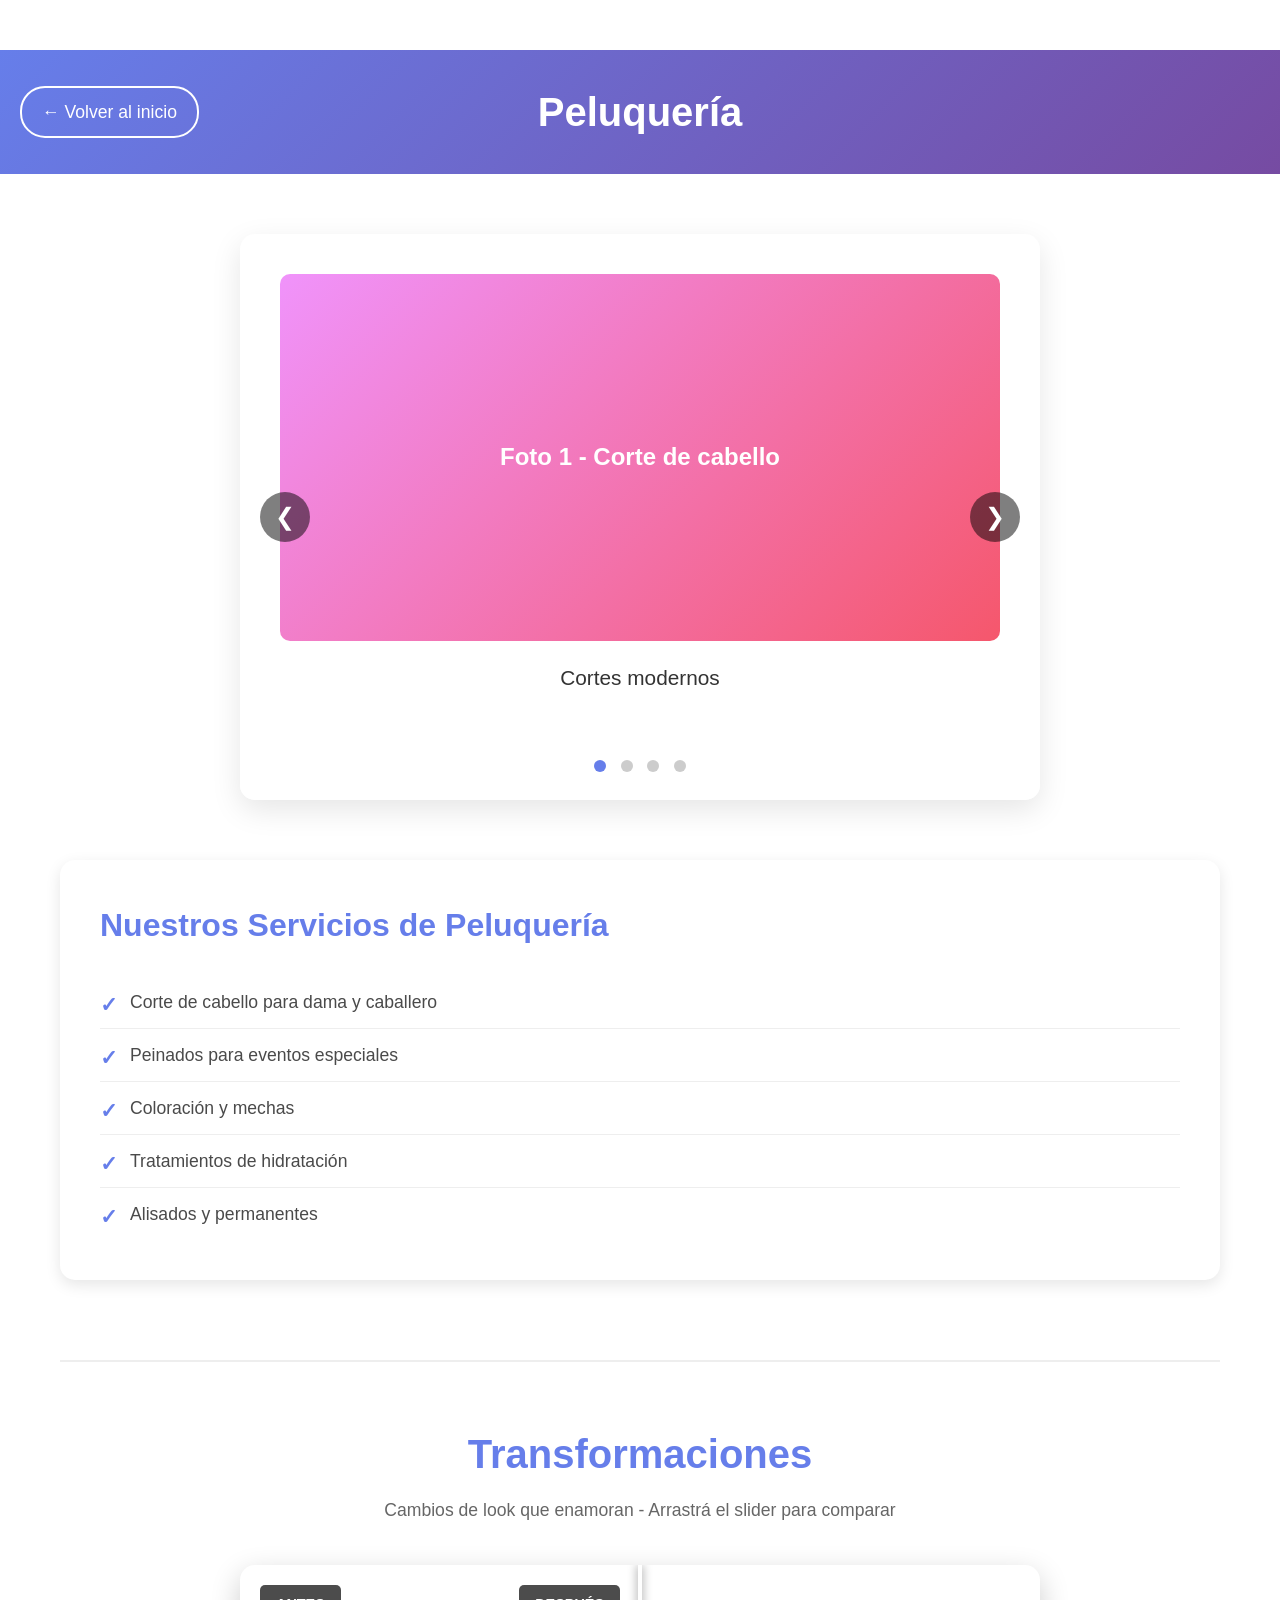
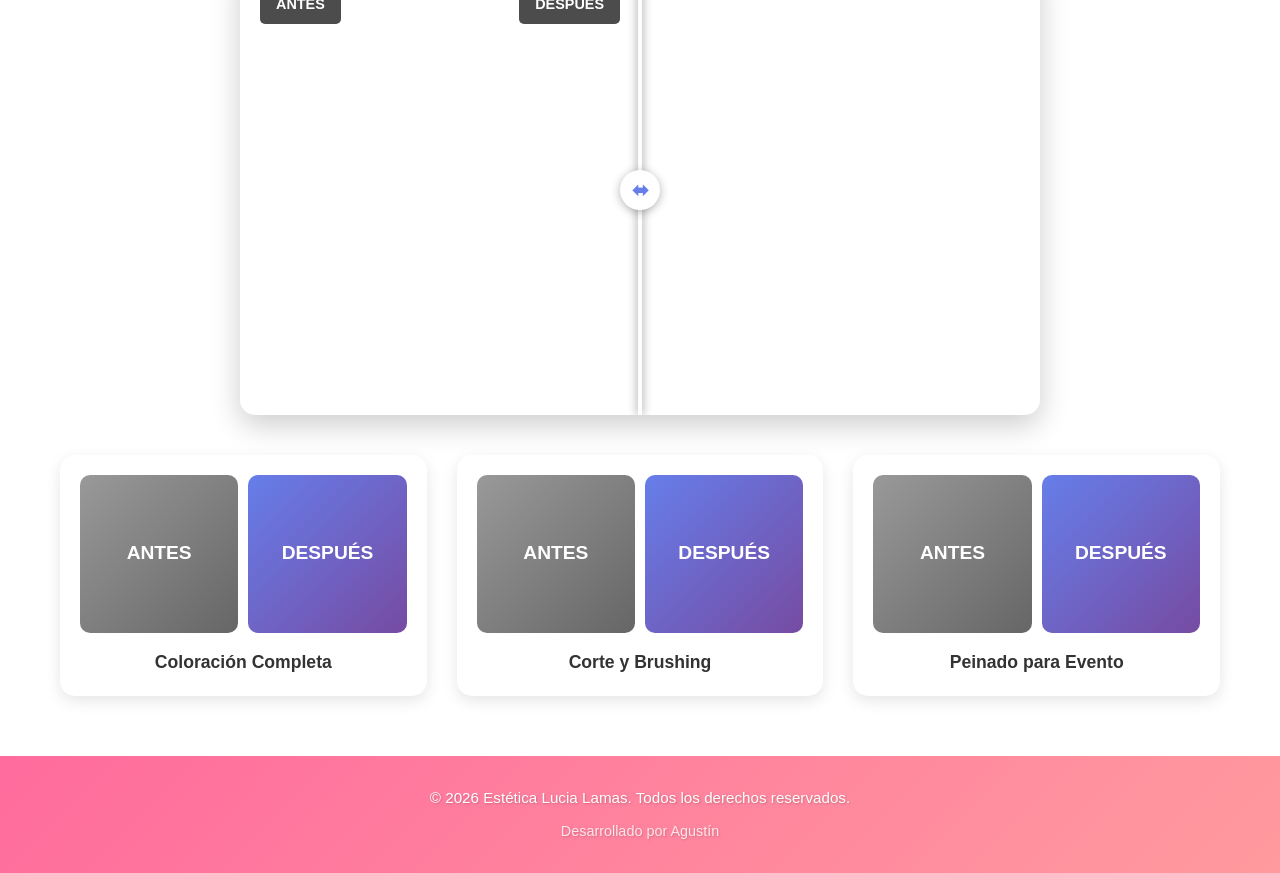
==== commit 3d30d91f: "Cambios en el Nombre" ====
--- a/peluqueria.html
+++ b/peluqueria.html
@@ -3,7 +3,7 @@
 <head>
     <meta charset="UTF-8">
     <meta name="viewport" content="width=device-width, initial-scale=1.0">
-    <title>Peluquería - Lucia Lamas</title>
+    <title>Peluquería - Estética Lucia Lamas</title>
     <link rel="icon" type="image/svg+xml" href="favicon.svg">
     <link rel="stylesheet" href="styles.css">
     <link rel="stylesheet" href="carousel.css">
@@ -123,7 +123,8 @@
     </section>
 
     <footer>
-        <p>&copy; 2026 Lucia Lamas - Estética & Belleza. Todos los derechos reservados.</p>
+        <p>&copy; 2026 Estética Lucia Lamas. Todos los derechos reservados.</p>
+        <p style="margin-top: 10px; font-size: 0.9rem; opacity: 0.8;">Desarrollado por Agustín</p>
     </footer>
 
     <script src="carousel.js"></script>
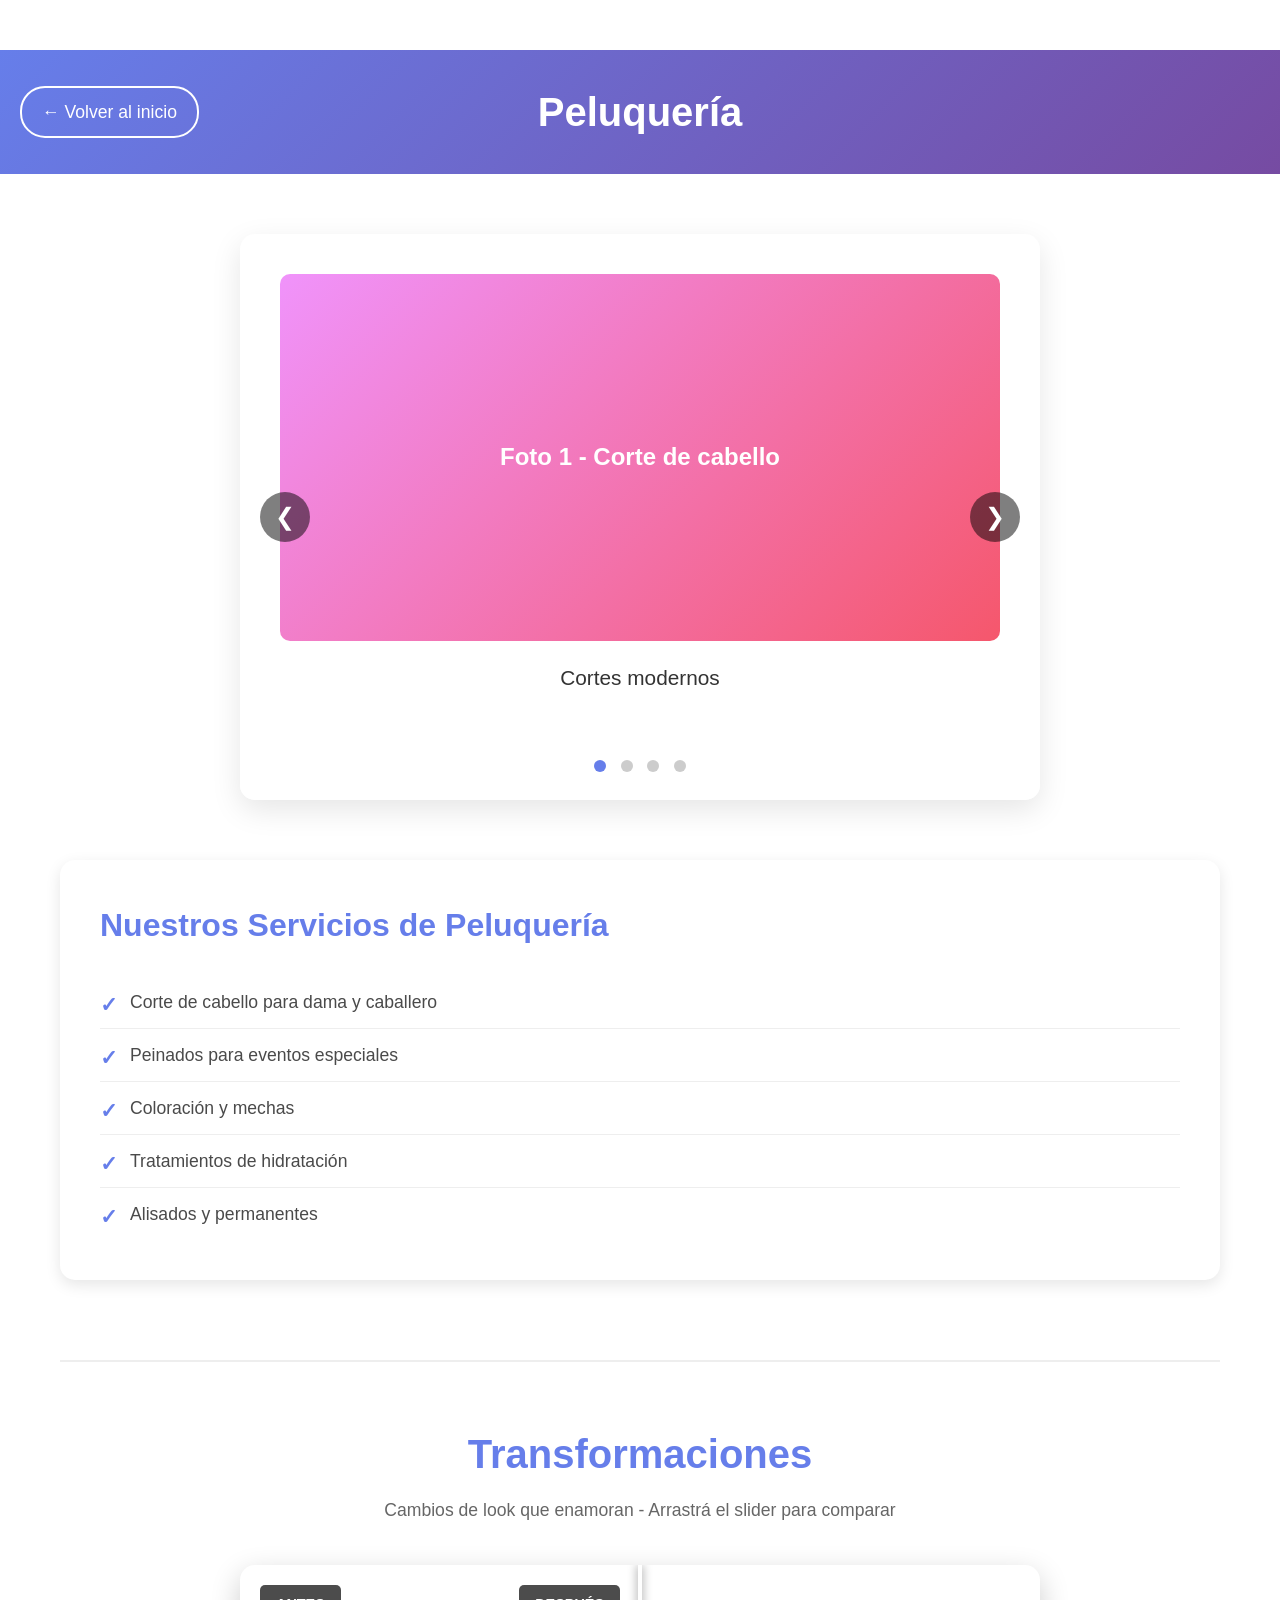
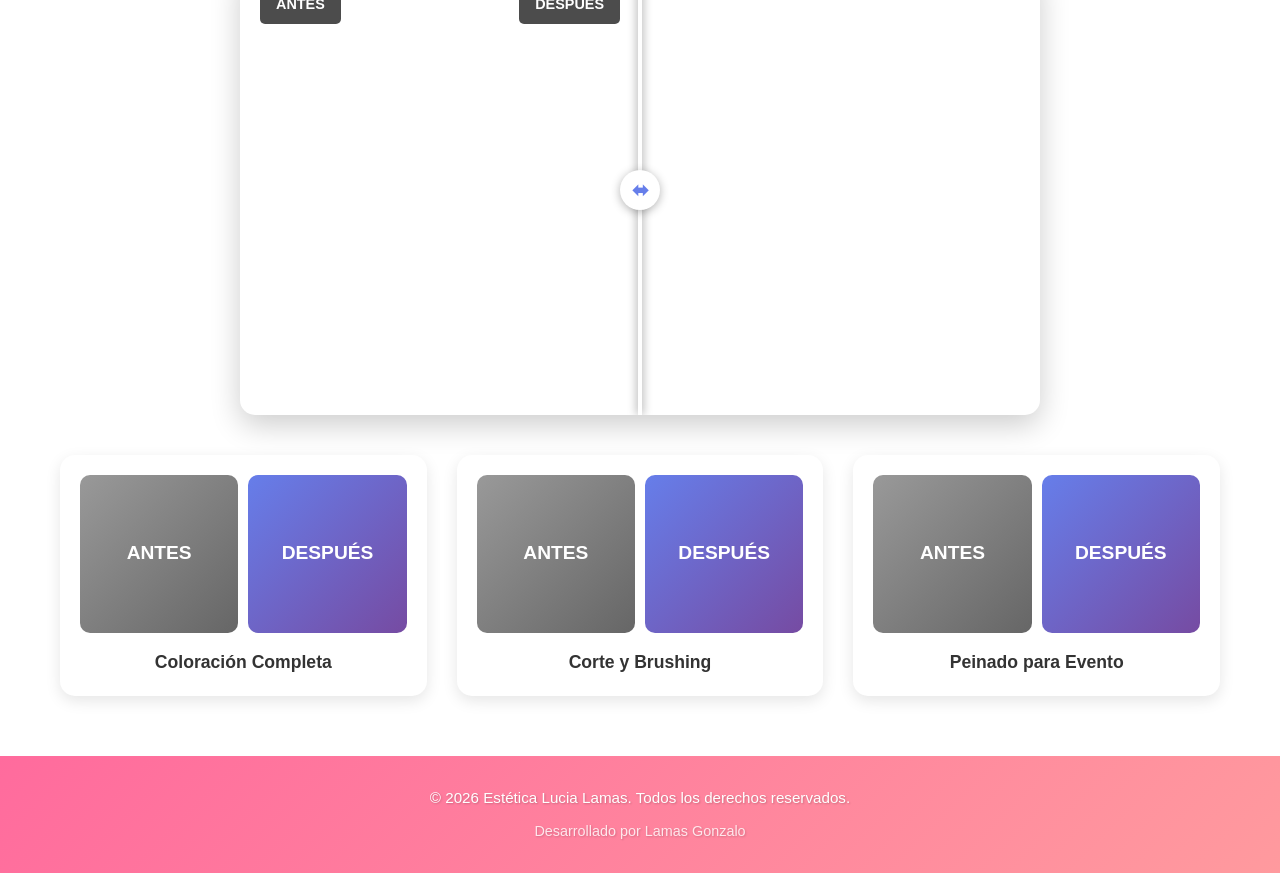
==== commit 0751c090: "Cambios en la titularidad" ====
--- a/peluqueria.html
+++ b/peluqueria.html
@@ -124,7 +124,7 @@
 
     <footer>
         <p>&copy; 2026 Estética Lucia Lamas. Todos los derechos reservados.</p>
-        <p style="margin-top: 10px; font-size: 0.9rem; opacity: 0.8;">Desarrollado por Agustín</p>
+        <p style="margin-top: 10px; font-size: 0.9rem; opacity: 0.8;">Desarrollado por Lamas Gonzalo</p>
     </footer>
 
     <script src="carousel.js"></script>
--- a/styles.css
+++ b/styles.css
@@ -144,35 +144,30 @@
     box-shadow: 0 8px 20px rgba(255, 105, 180, 0.3);
 }
 
-.main-title {
-    font-size: 5rem;
+.hero-title {
+    font-size: 6rem;
     font-weight: 700;
+    margin-bottom: 1rem;
+    font-family: 'Great Vibes', cursive;
+    letter-spacing: 4px;
+    color: #3d1635;
+    text-shadow: 
+        3px 3px 0px rgba(255, 255, 255, 0.8),
+        5px 5px 0px rgba(255, 255, 255, 0.6),
+        7px 7px 15px rgba(0, 0, 0, 0.3);
+    padding: 20px;
+    filter: drop-shadow(0 6px 12px rgba(0, 0, 0, 0.2));
+    position: relative;
+}
+
+.hero-subtitle {
+    font-size: 1.8rem;
+    font-weight: 300;
     margin-bottom: 2rem;
-    font-family: 'Great Vibes', cursive;
-    letter-spacing: 3px;
-    color: #fff;
-    text-shadow: 
-        3px 3px 0px rgba(139, 69, 139, 0.8),
-        5px 5px 15px rgba(0, 0, 0, 0.5),
-        0 0 30px rgba(255, 255, 255, 0.5);
-    background: linear-gradient(45deg, #fff, #ffe6f0, #fff);
-    -webkit-background-clip: text;
-    -webkit-text-fill-color: transparent;
-    background-clip: text;
-    position: relative;
-    padding: 10px 20px;
-}
-
-.main-title::before {
-    content: 'Estetica Las Chicas';
-    position: absolute;
-    left: 0;
-    right: 0;
-    z-index: -1;
-    color: #8b458b;
-    text-shadow: none;
-    -webkit-text-fill-color: #8b458b;
-    transform: translate(4px, 4px);
+    color: #3d1635;
+    text-shadow: 2px 2px 4px rgba(255, 255, 255, 0.8);
+    letter-spacing: 2px;
+    font-family: 'Playfair Display', serif;
 }
 
 .scroll-indicator {
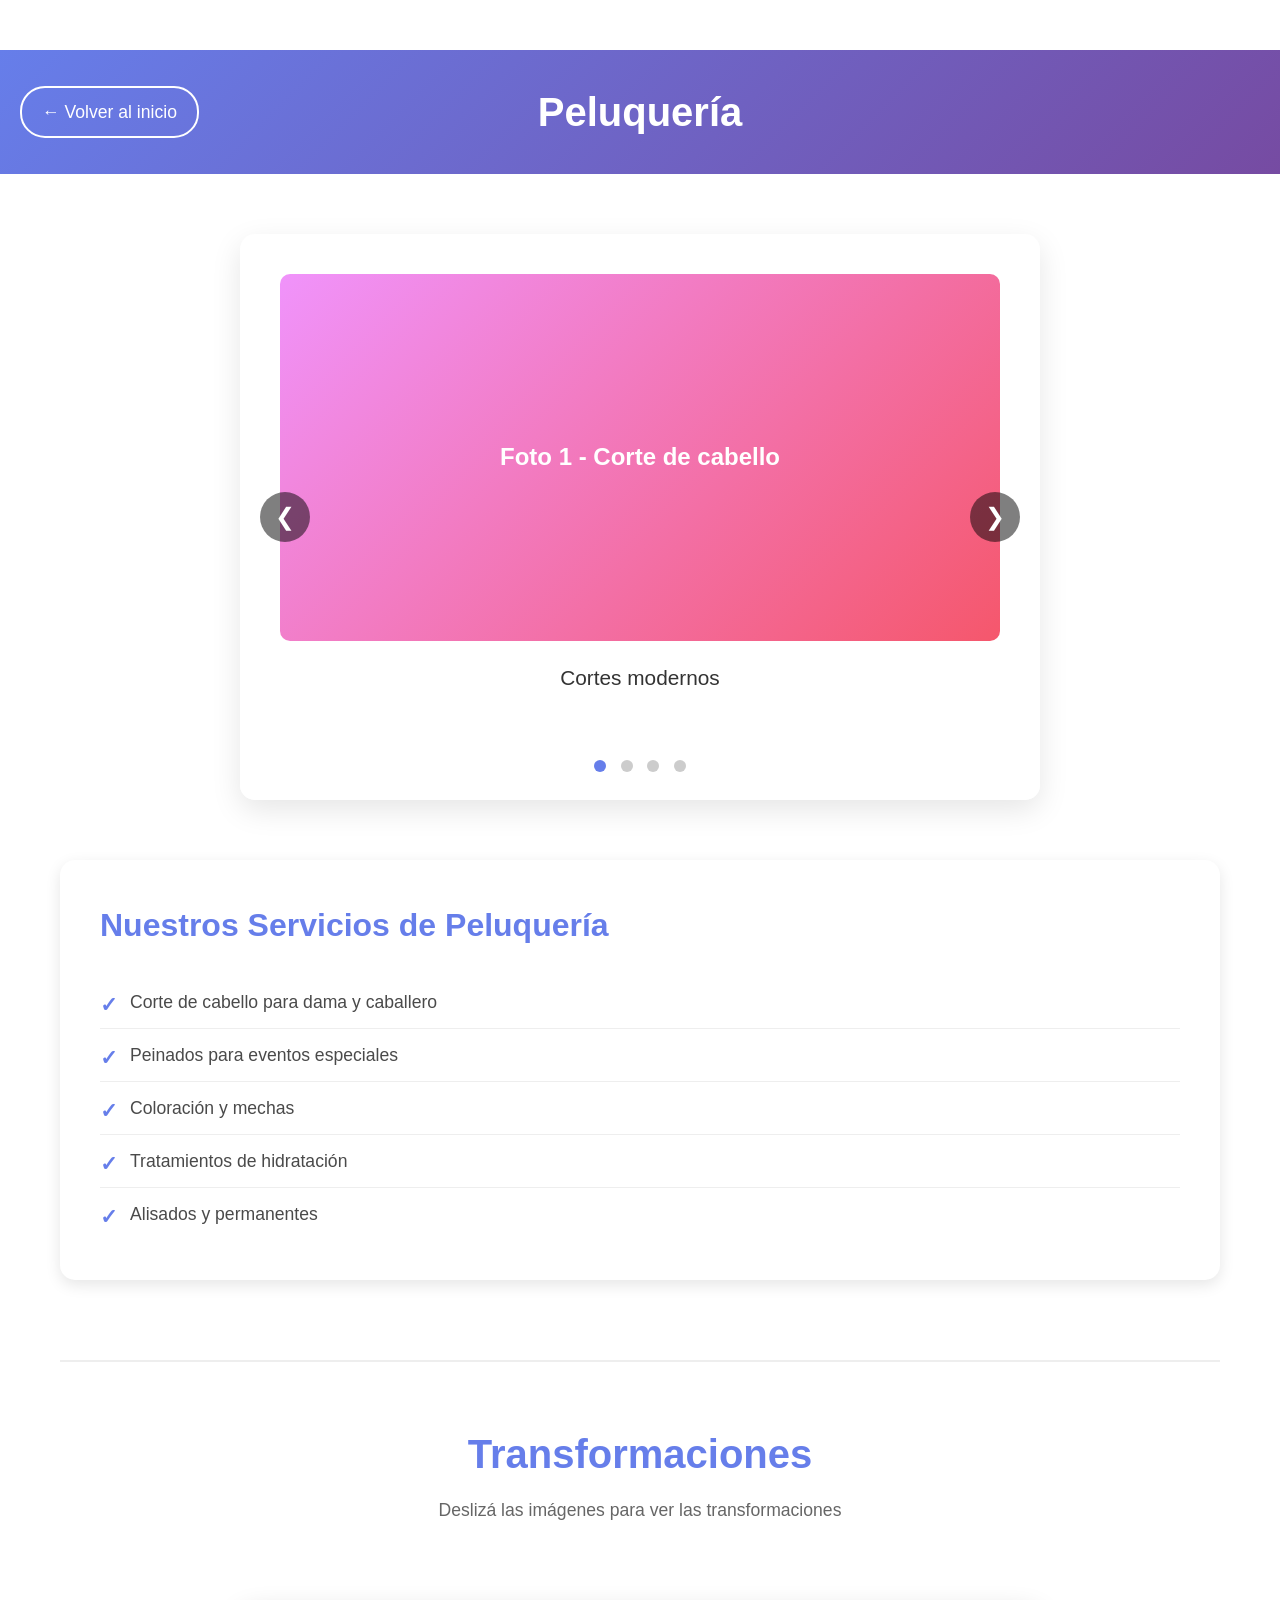
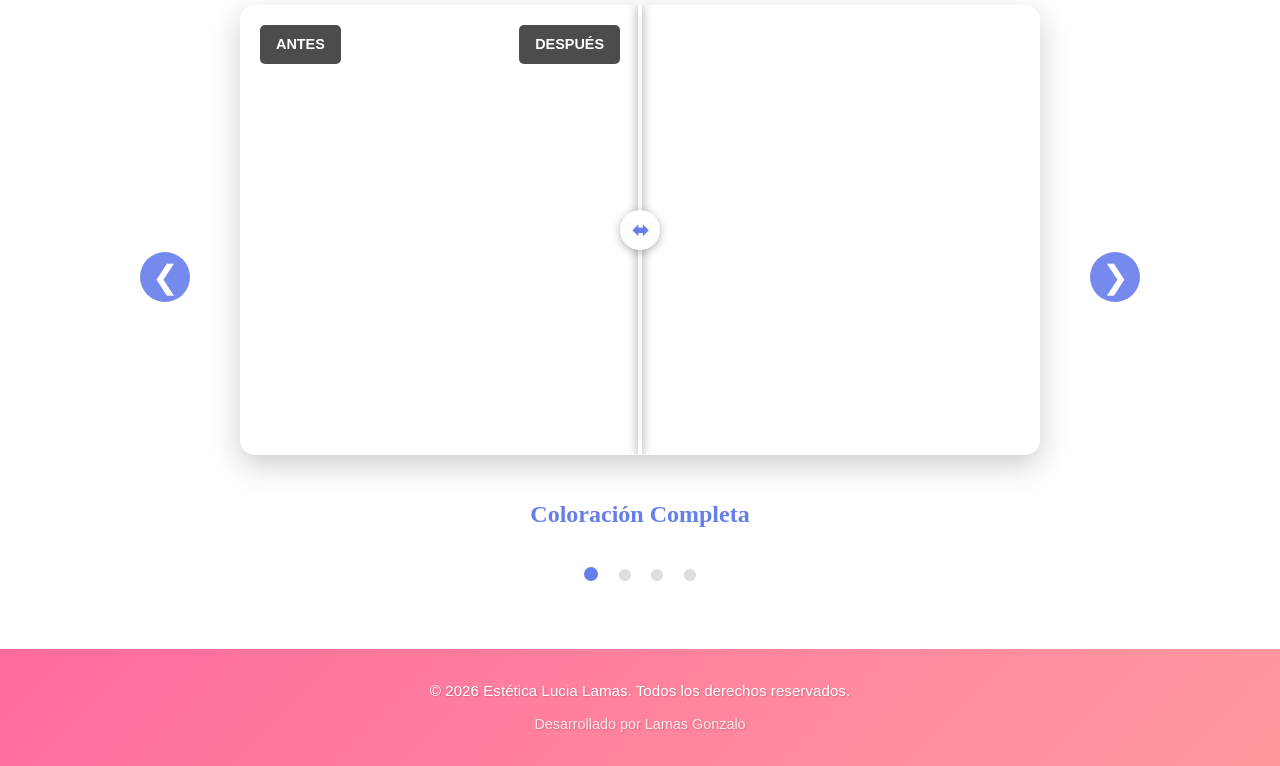
==== commit c6b4a98f: "Cambio en la Ubicacion" ====
--- a/peluqueria.html
+++ b/peluqueria.html
@@ -70,53 +70,78 @@
         <!-- Antes y Después Section -->
         <div class="antes-despues-section">
             <h2>Transformaciones</h2>
-            <p class="subtitle">Cambios de look que enamoran - Arrastrá el slider para comparar</p>
+            <p class="subtitle">Deslizá las imágenes para ver las transformaciones</p>
             
-            <!-- Comparador Interactivo Principal -->
-            <div class="comparador-antes-despues" style="aspect-ratio: 16/9;">
-                <div class="imagen-antes" style="background-image: url('https://images.unsplash.com/photo-1595475884562-073c30d45670?w=800&h=600&fit=crop'); background-size: cover; background-position: center;">
-                    <span class="etiqueta-comparador etiqueta-antes">ANTES</span>
+            <!-- Carrusel de Comparadores -->
+            <div class="comparadores-carousel-container">
+                <div class="comparadores-carousel">
+                    <!-- Comparador 1: Coloración -->
+                    <div class="comparador-slide active">
+                        <div class="comparador-antes-despues" style="aspect-ratio: 16/9;">
+                            <div class="imagen-antes" style="background-image: url('https://images.unsplash.com/photo-1595475884562-073c30d45670?w=800&h=600&fit=crop'); background-size: cover; background-position: center;">
+                                <span class="etiqueta-comparador etiqueta-antes">ANTES</span>
+                            </div>
+                            <div class="imagen-despues" style="background-image: url('https://images.unsplash.com/photo-1522337360788-8b13dee7a37e?w=800&h=600&fit=crop'); background-size: cover; background-position: center;">
+                                <span class="etiqueta-comparador etiqueta-despues">DESPUÉS</span>
+                            </div>
+                            <div class="slider-comparador"></div>
+                        </div>
+                        <h3 class="comparador-titulo">Coloración Completa</h3>
+                    </div>
+
+                    <!-- Comparador 2: Corte y Brushing -->
+                    <div class="comparador-slide">
+                        <div class="comparador-antes-despues" style="aspect-ratio: 16/9;">
+                            <div class="imagen-antes" style="background-image: url('https://images.unsplash.com/photo-1560066984-138dadb4c035?w=800&h=600&fit=crop'); background-size: cover; background-position: center;">
+                                <span class="etiqueta-comparador etiqueta-antes">ANTES</span>
+                            </div>
+                            <div class="imagen-despues" style="background-image: url('https://images.unsplash.com/photo-1522337360788-8b13dee7a37e?w=800&h=600&fit=crop'); background-size: cover; background-position: center;">
+                                <span class="etiqueta-comparador etiqueta-despues">DESPUÉS</span>
+                            </div>
+                            <div class="slider-comparador"></div>
+                        </div>
+                        <h3 class="comparador-titulo">Corte y Brushing</h3>
+                    </div>
+
+                    <!-- Comparador 3: Peinado para Evento -->
+                    <div class="comparador-slide">
+                        <div class="comparador-antes-despues" style="aspect-ratio: 16/9;">
+                            <div class="imagen-antes" style="background-image: url('https://images.unsplash.com/photo-1519699047748-de8e457a634e?w=800&h=600&fit=crop'); background-size: cover; background-position: center;">
+                                <span class="etiqueta-comparador etiqueta-antes">ANTES</span>
+                            </div>
+                            <div class="imagen-despues" style="background-image: url('https://images.unsplash.com/photo-1595475884562-073c30d45670?w=800&h=600&fit=crop'); background-size: cover; background-position: center;">
+                                <span class="etiqueta-comparador etiqueta-despues">DESPUÉS</span>
+                            </div>
+                            <div class="slider-comparador"></div>
+                        </div>
+                        <h3 class="comparador-titulo">Peinado para Evento</h3>
+                    </div>
+
+                    <!-- Comparador 4: Alisado -->
+                    <div class="comparador-slide">
+                        <div class="comparador-antes-despues" style="aspect-ratio: 16/9;">
+                            <div class="imagen-antes" style="background-image: url('https://images.unsplash.com/photo-1522337360788-8b13dee7a37e?w=800&h=600&fit=crop'); background-size: cover; background-position: center;">
+                                <span class="etiqueta-comparador etiqueta-antes">ANTES</span>
+                            </div>
+                            <div class="imagen-despues" style="background-image: url('https://images.unsplash.com/photo-1595475884562-073c30d45670?w=800&h=600&fit=crop'); background-size: cover; background-position: center;">
+                                <span class="etiqueta-comparador etiqueta-despues">DESPUÉS</span>
+                            </div>
+                            <div class="slider-comparador"></div>
+                        </div>
+                        <h3 class="comparador-titulo">Tratamiento de Alisado</h3>
+                    </div>
                 </div>
-                <div class="imagen-despues" style="background-image: url('https://images.unsplash.com/photo-1522337360788-8b13dee7a37e?w=800&h=600&fit=crop'); background-size: cover; background-position: center;">
-                    <span class="etiqueta-comparador etiqueta-despues">DESPUÉS</span>
-                </div>
-                <div class="slider-comparador"></div>
-            </div>
 
-            <!-- Grid de ejemplos adicionales -->
-            <div class="antes-despues-grid">
-                <div class="antes-despues-card">
-                    <div class="comparison">
-                        <div class="antes">
-                            <div class="placeholder-comparison">ANTES</div>
-                        </div>
-                        <div class="despues">
-                            <div class="placeholder-comparison">DESPUÉS</div>
-                        </div>
-                    </div>
-                    <p class="comparison-title">Coloración Completa</p>
-                </div>
-                <div class="antes-despues-card">
-                    <div class="comparison">
-                        <div class="antes">
-                            <div class="placeholder-comparison">ANTES</div>
-                        </div>
-                        <div class="despues">
-                            <div class="placeholder-comparison">DESPUÉS</div>
-                        </div>
-                    </div>
-                    <p class="comparison-title">Corte y Brushing</p>
-                </div>
-                <div class="antes-despues-card">
-                    <div class="comparison">
-                        <div class="antes">
-                            <div class="placeholder-comparison">ANTES</div>
-                        </div>
-                        <div class="despues">
-                            <div class="placeholder-comparison">DESPUÉS</div>
-                        </div>
-                    </div>
-                    <p class="comparison-title">Peinado para Evento</p>
+                <!-- Botones de navegación -->
+                <button class="comparador-nav prev" onclick="moveComparadorSlide(-1)">❮</button>
+                <button class="comparador-nav next" onclick="moveComparadorSlide(1)">❯</button>
+
+                <!-- Indicadores -->
+                <div class="comparador-dots">
+                    <span class="comparador-dot active" onclick="goToComparadorSlide(0)"></span>
+                    <span class="comparador-dot" onclick="goToComparadorSlide(1)"></span>
+                    <span class="comparador-dot" onclick="goToComparadorSlide(2)"></span>
+                    <span class="comparador-dot" onclick="goToComparadorSlide(3)"></span>
                 </div>
             </div>
         </div>
--- a/carousel.css
+++ b/carousel.css
@@ -307,6 +307,105 @@
     margin-top: 40px;
 }
 
+/* Carrusel de Comparadores */
+.comparadores-carousel-container {
+    position: relative;
+    max-width: 1000px;
+    margin: 0 auto;
+    padding: 0 60px;
+}
+
+.comparadores-carousel {
+    position: relative;
+    width: 100%;
+    overflow: hidden;
+}
+
+.comparador-slide {
+    display: none;
+    width: 100%;
+}
+
+.comparador-slide.active {
+    display: block;
+    animation: fadeIn 0.5s ease-in;
+}
+
+@keyframes fadeIn {
+    from { opacity: 0; }
+    to { opacity: 1; }
+}
+
+.comparador-titulo {
+    text-align: center;
+    font-size: 1.5rem;
+    color: #667eea;
+    margin-top: 20px;
+    font-family: 'Playfair Display', serif;
+    font-weight: 600;
+}
+
+/* Botones de navegación del carrusel */
+.comparador-nav {
+    position: absolute;
+    top: 50%;
+    transform: translateY(-50%);
+    background: rgba(102, 126, 234, 0.9);
+    color: white;
+    border: none;
+    font-size: 2rem;
+    width: 50px;
+    height: 50px;
+    border-radius: 50%;
+    cursor: pointer;
+    transition: all 0.3s ease;
+    z-index: 10;
+    display: flex;
+    align-items: center;
+    justify-content: center;
+}
+
+.comparador-nav:hover {
+    background: #667eea;
+    transform: translateY(-50%) scale(1.1);
+}
+
+.comparador-nav.prev {
+    left: 0;
+}
+
+.comparador-nav.next {
+    right: 0;
+}
+
+/* Indicadores del carrusel */
+.comparador-dots {
+    text-align: center;
+    margin-top: 30px;
+}
+
+.comparador-dot {
+    display: inline-block;
+    width: 12px;
+    height: 12px;
+    border-radius: 50%;
+    background: #ddd;
+    margin: 0 8px;
+    cursor: pointer;
+    transition: all 0.3s ease;
+}
+
+.comparador-dot:hover {
+    background: #bbb;
+    transform: scale(1.2);
+}
+
+.comparador-dot.active {
+    background: #667eea;
+    width: 14px;
+    height: 14px;
+}
+
 .antes-despues-card {
     background: white;
     border-radius: 15px;
